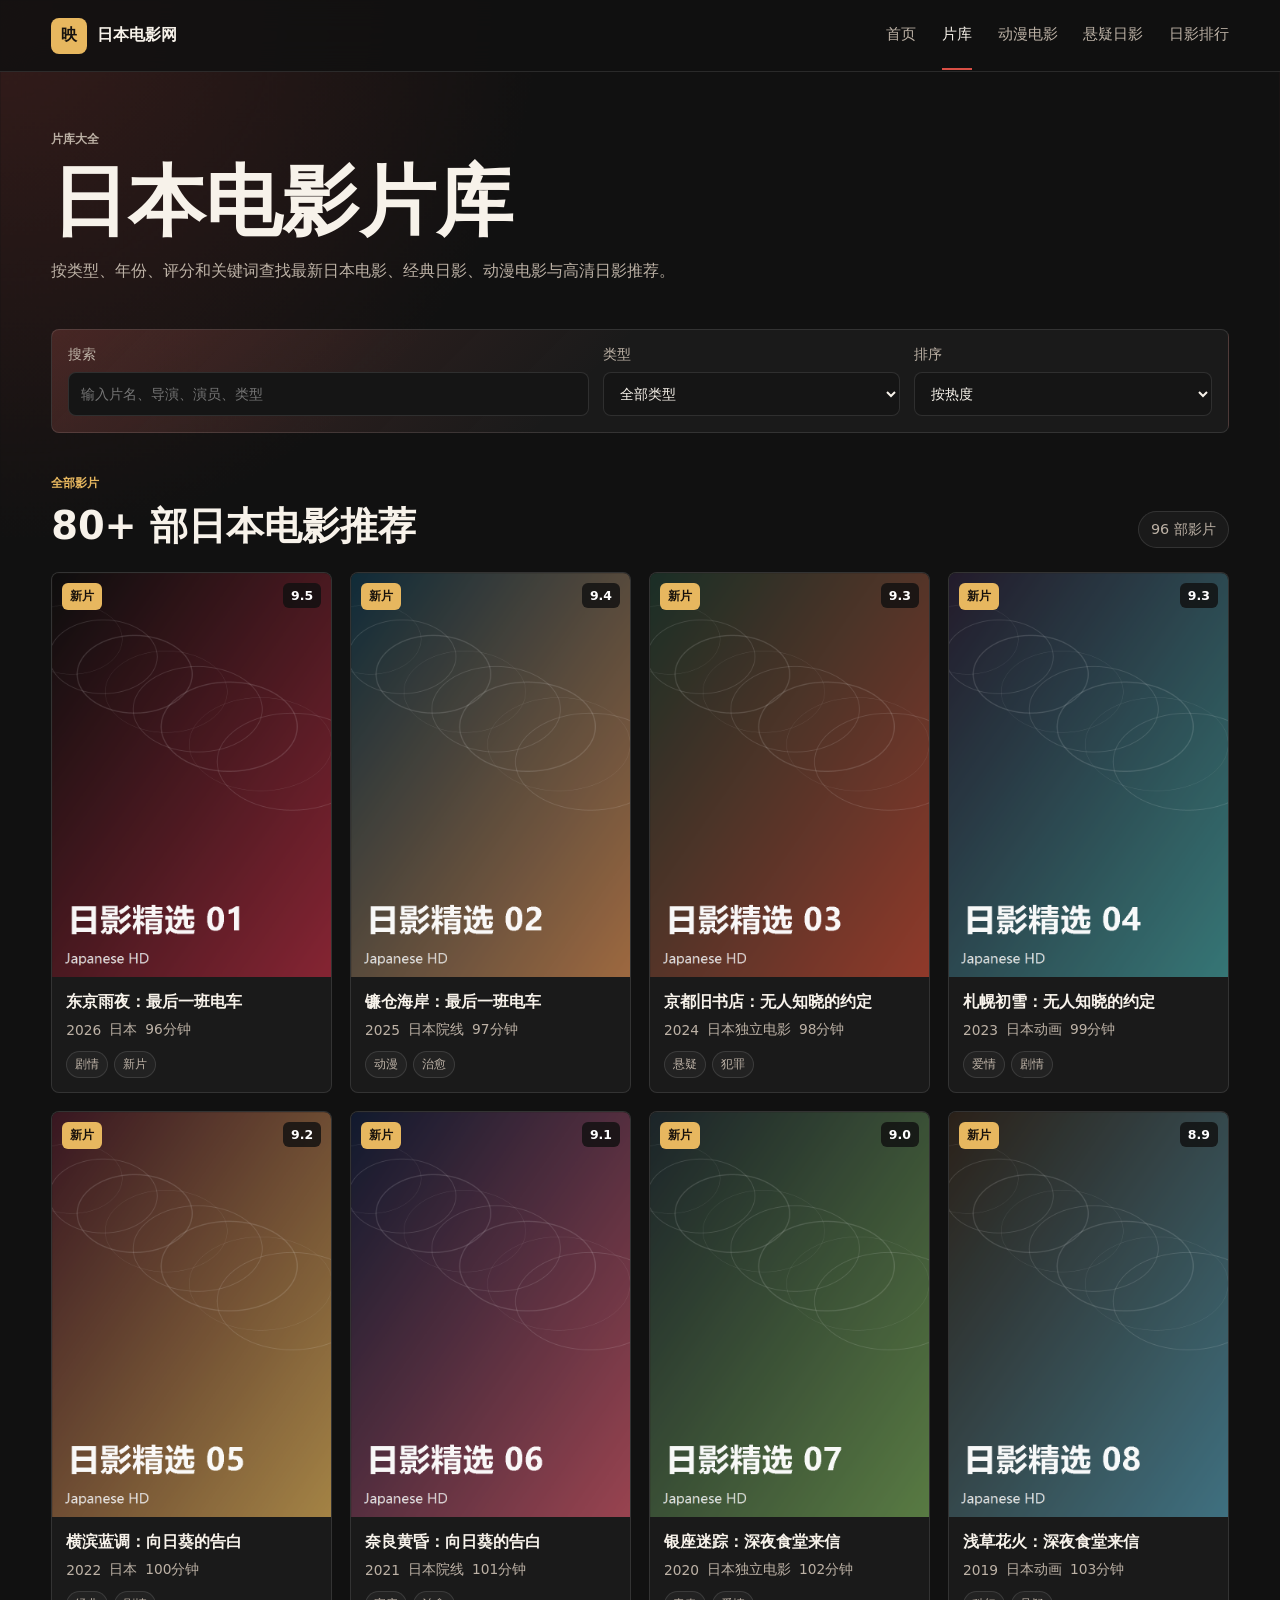
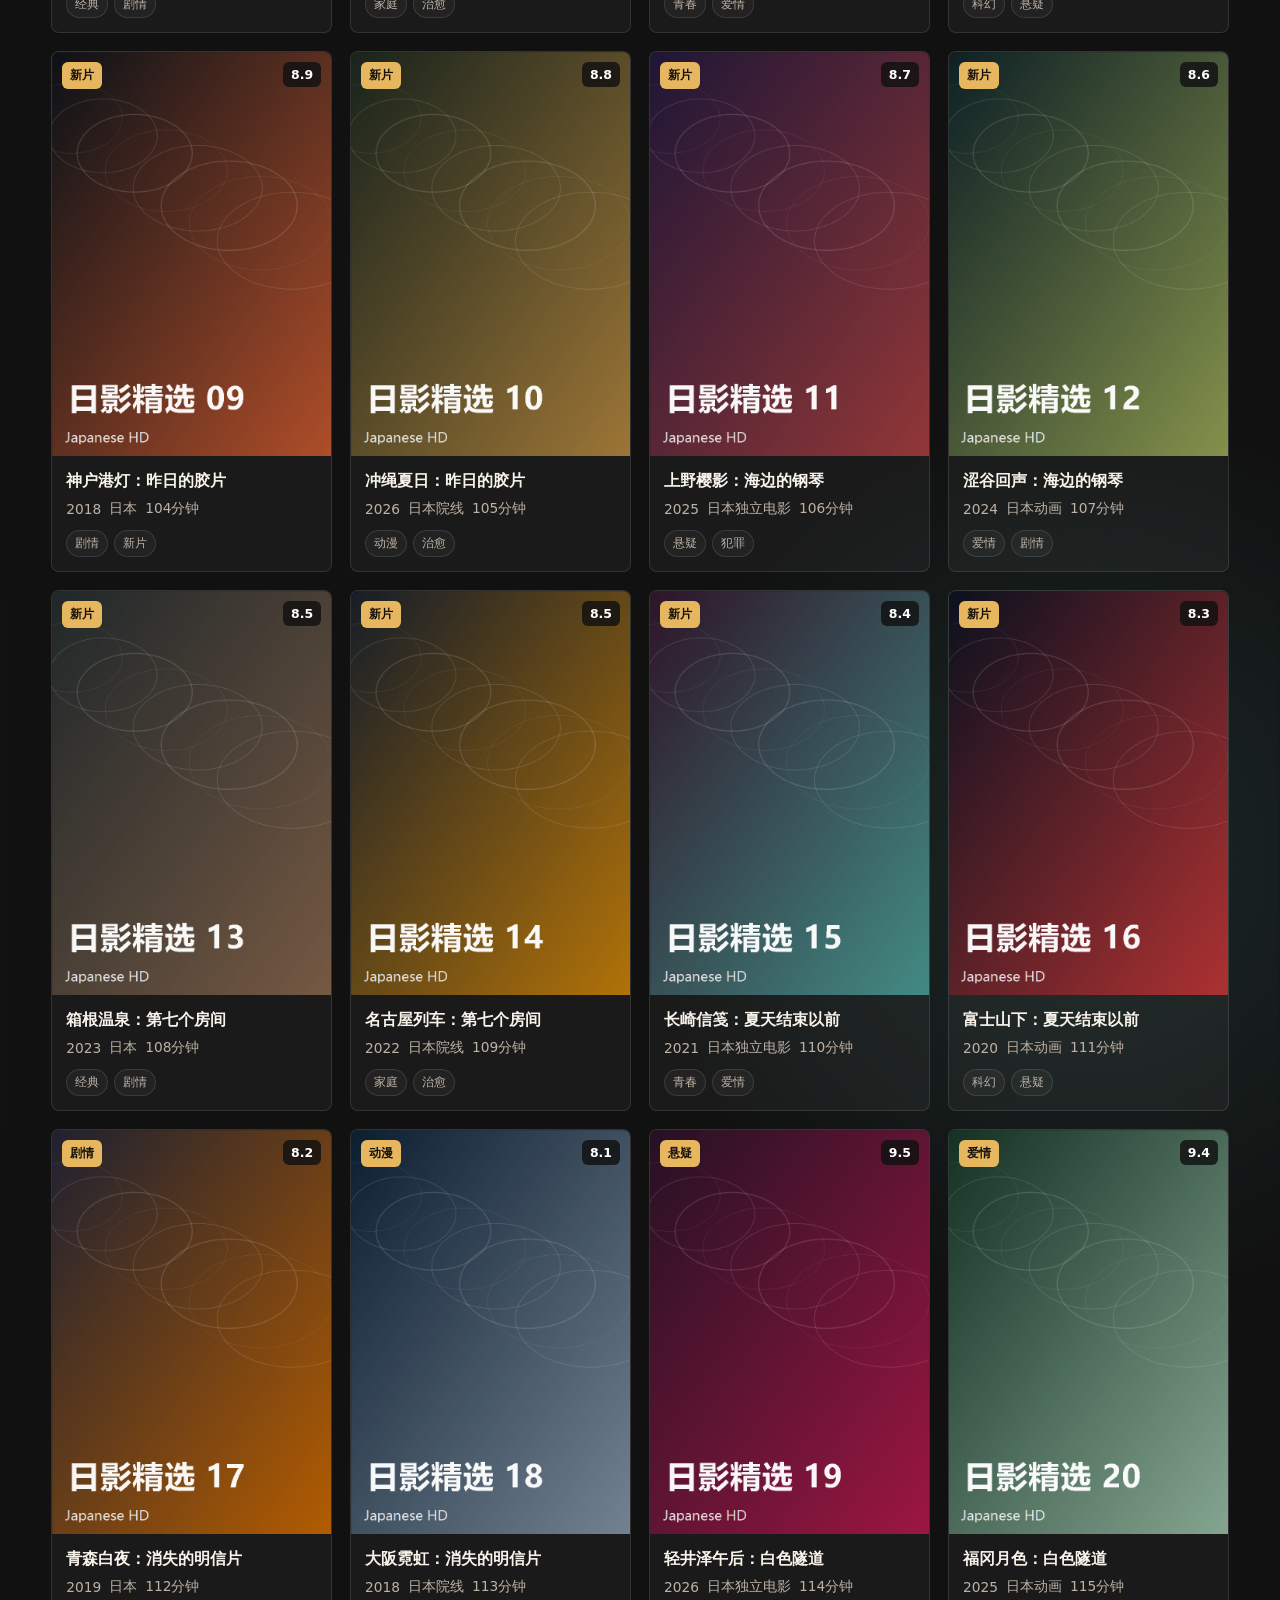
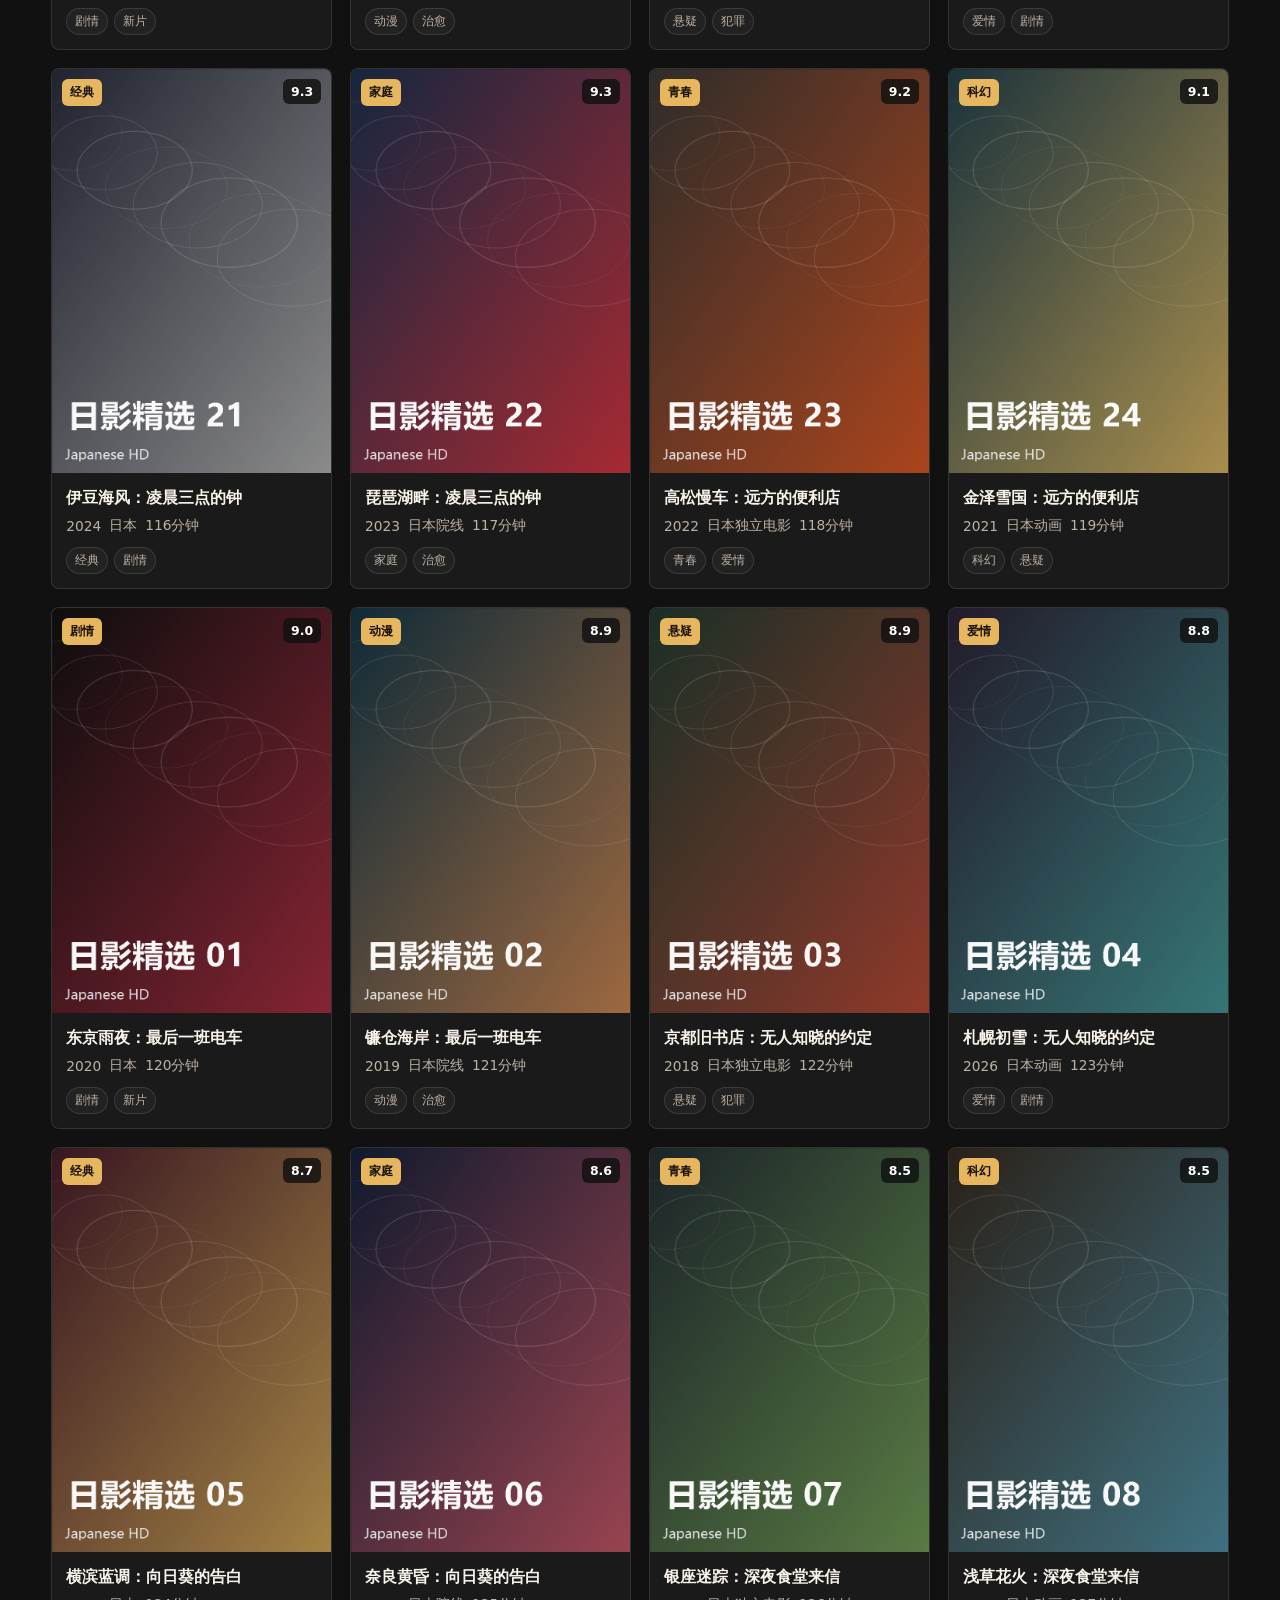
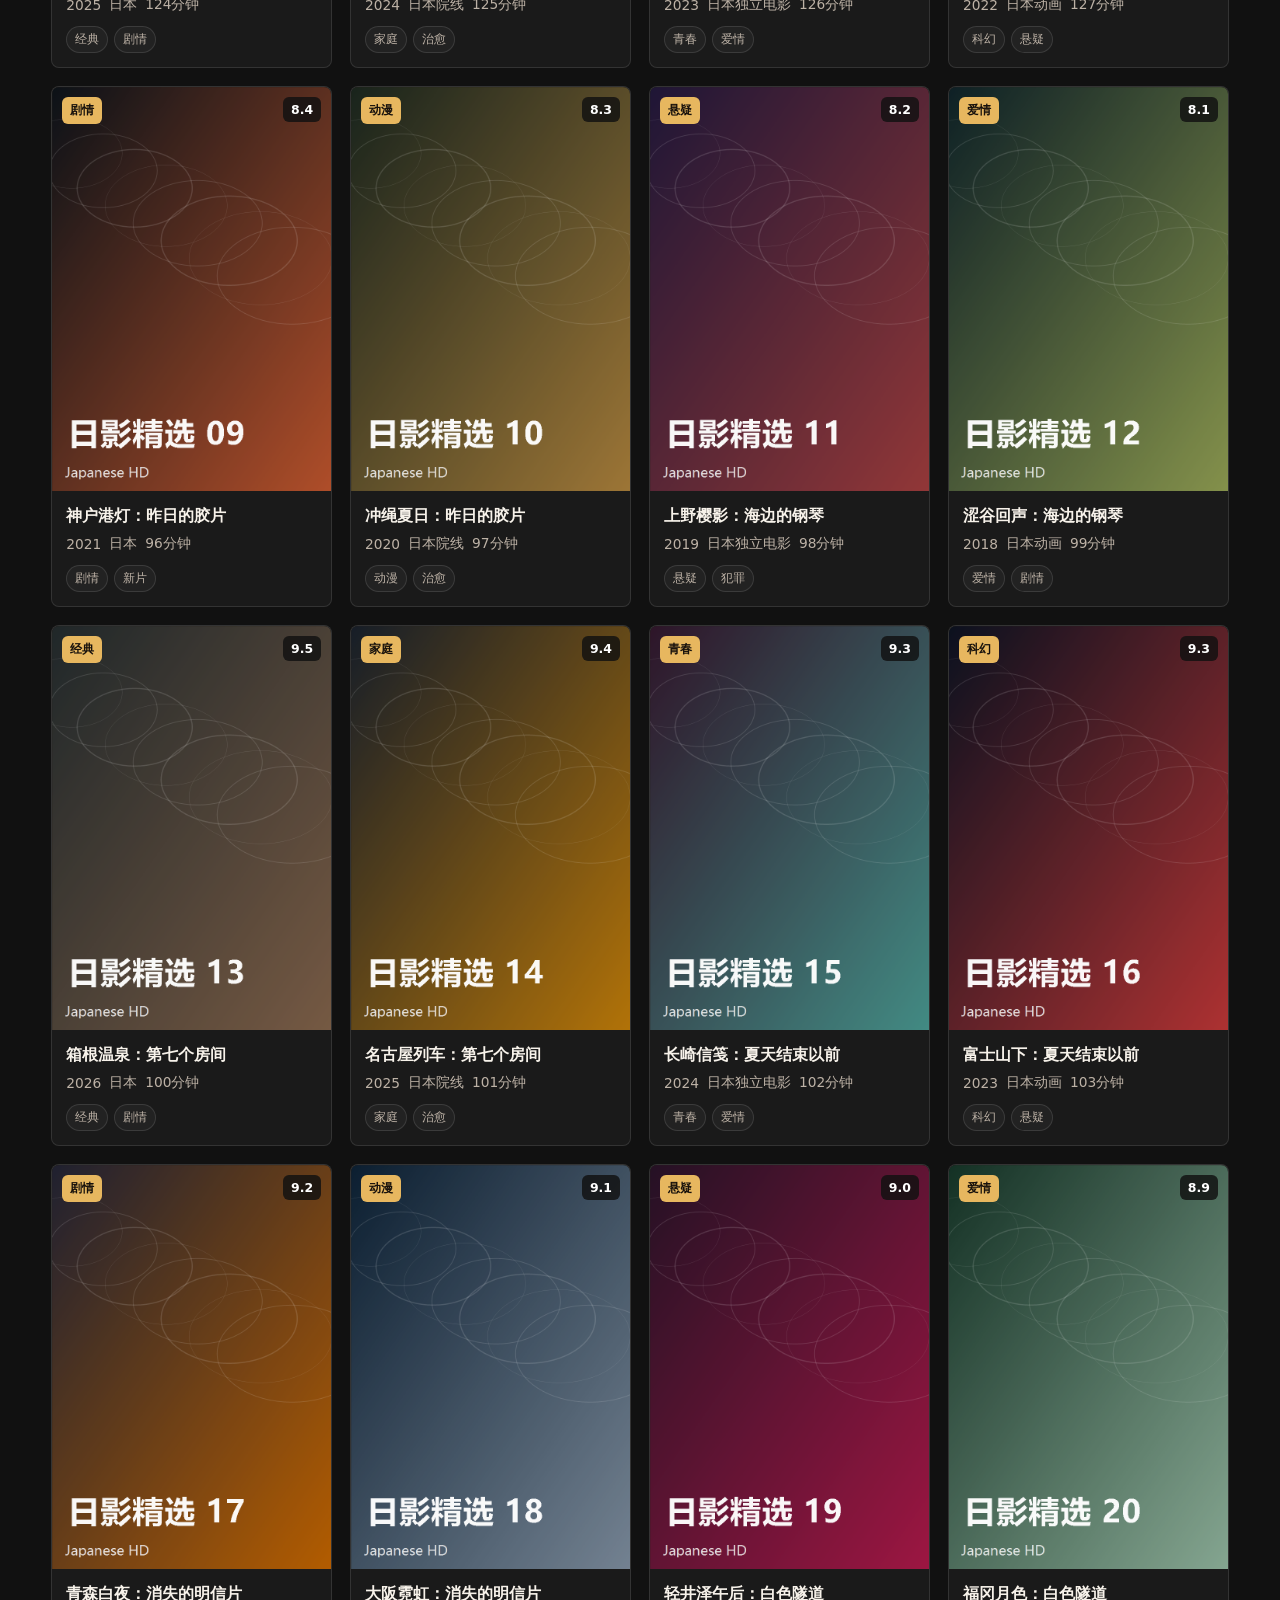
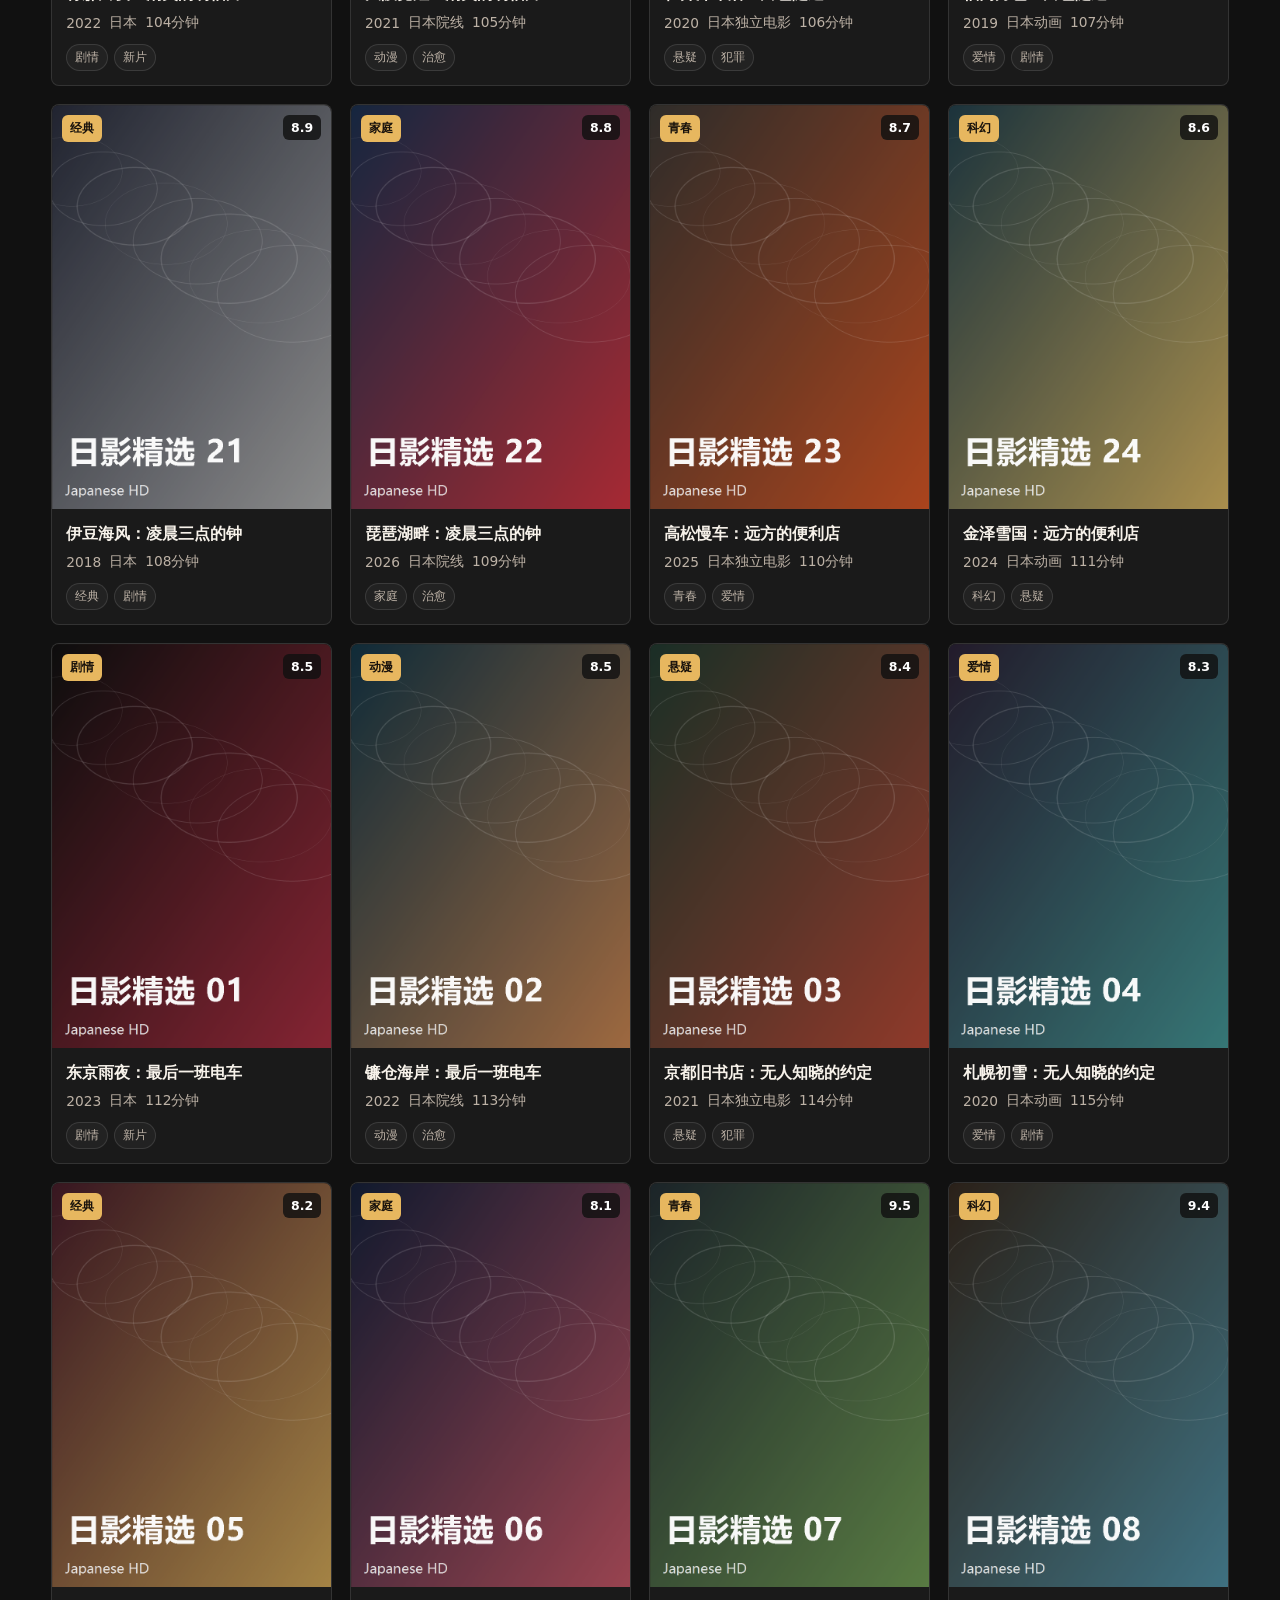
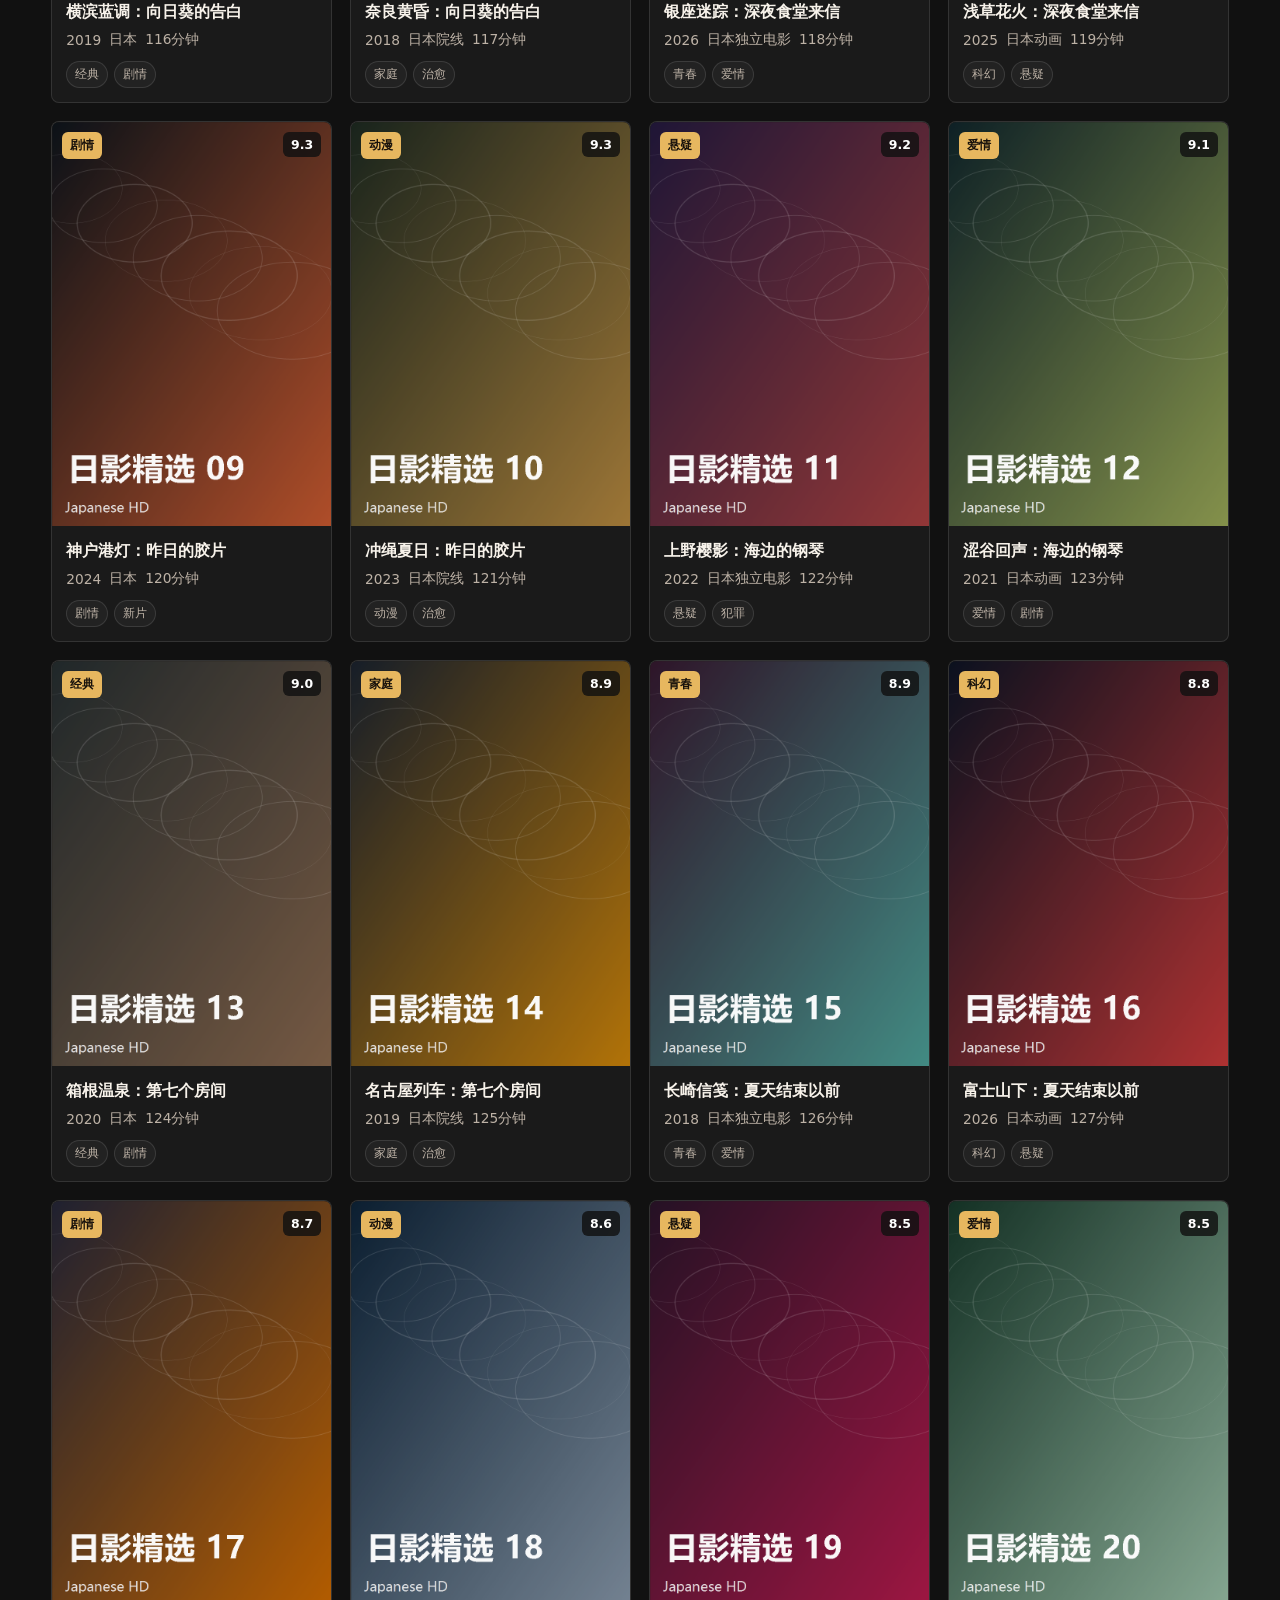
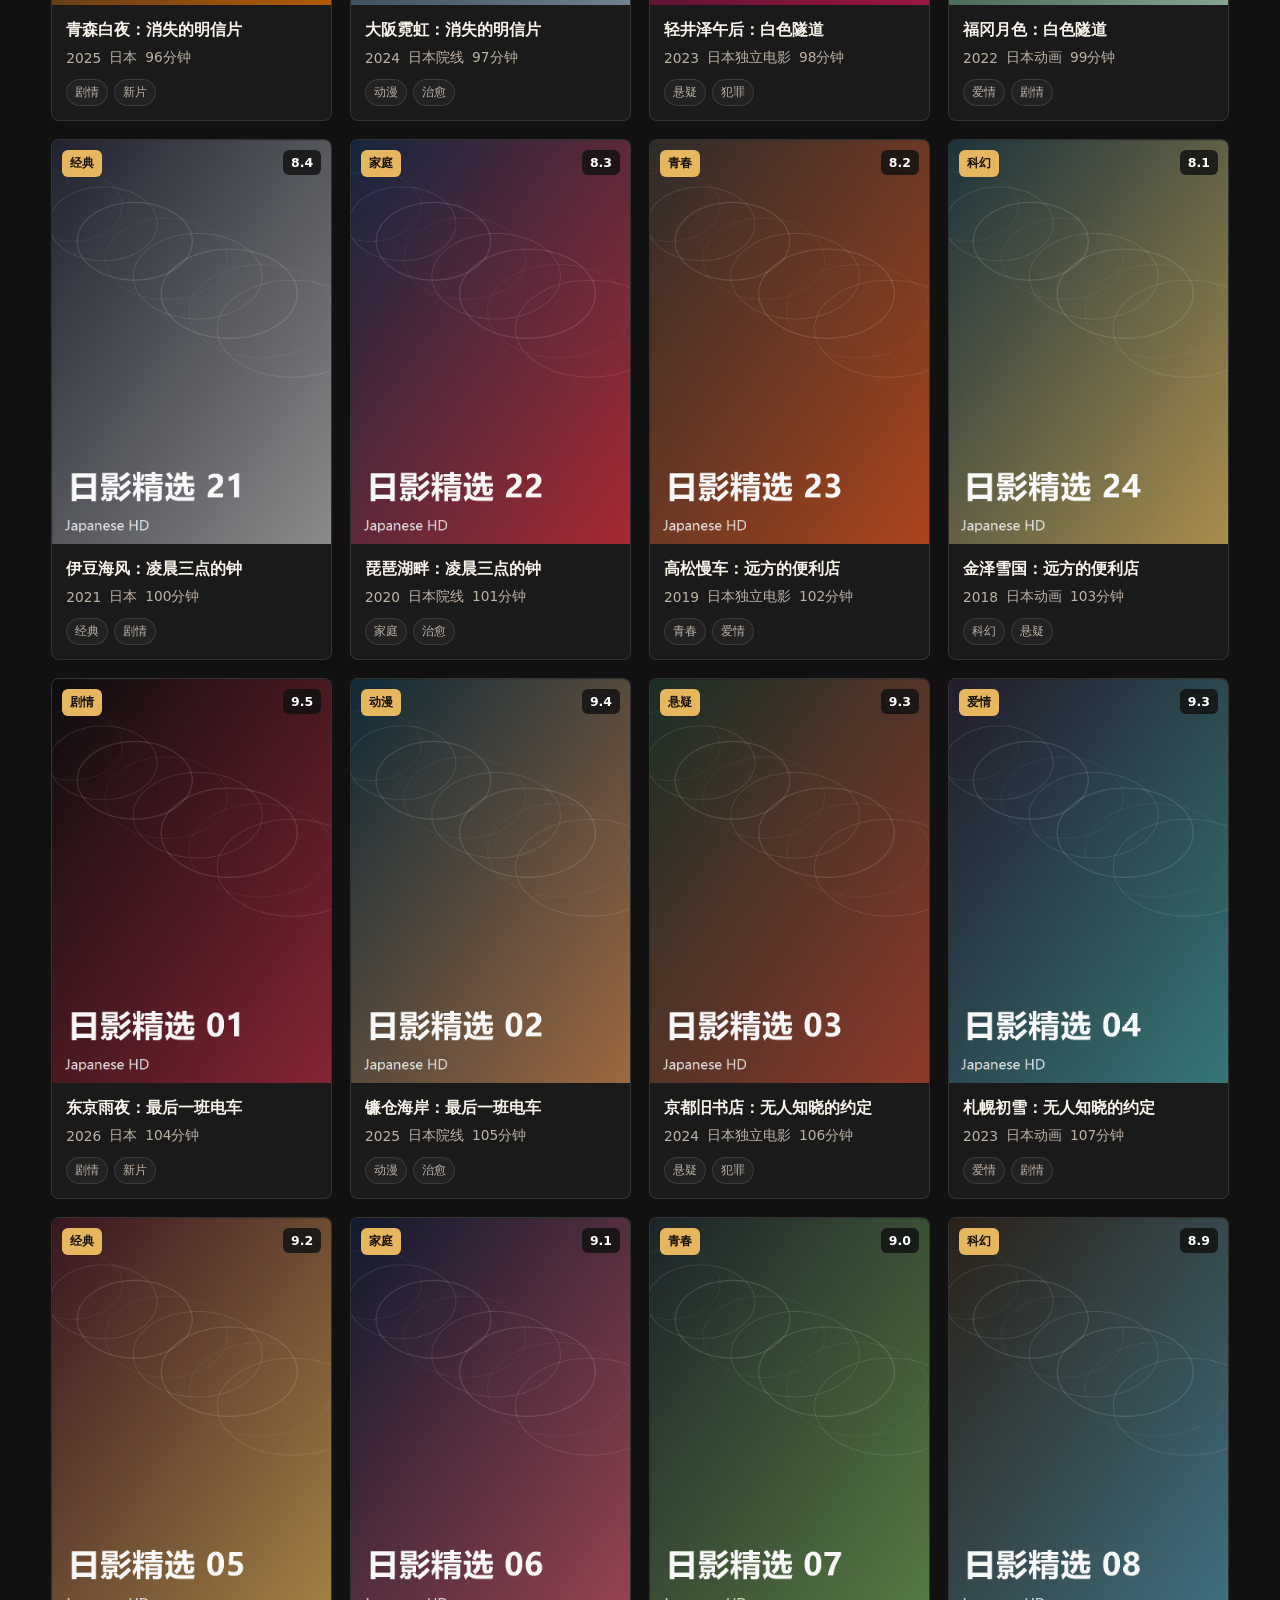
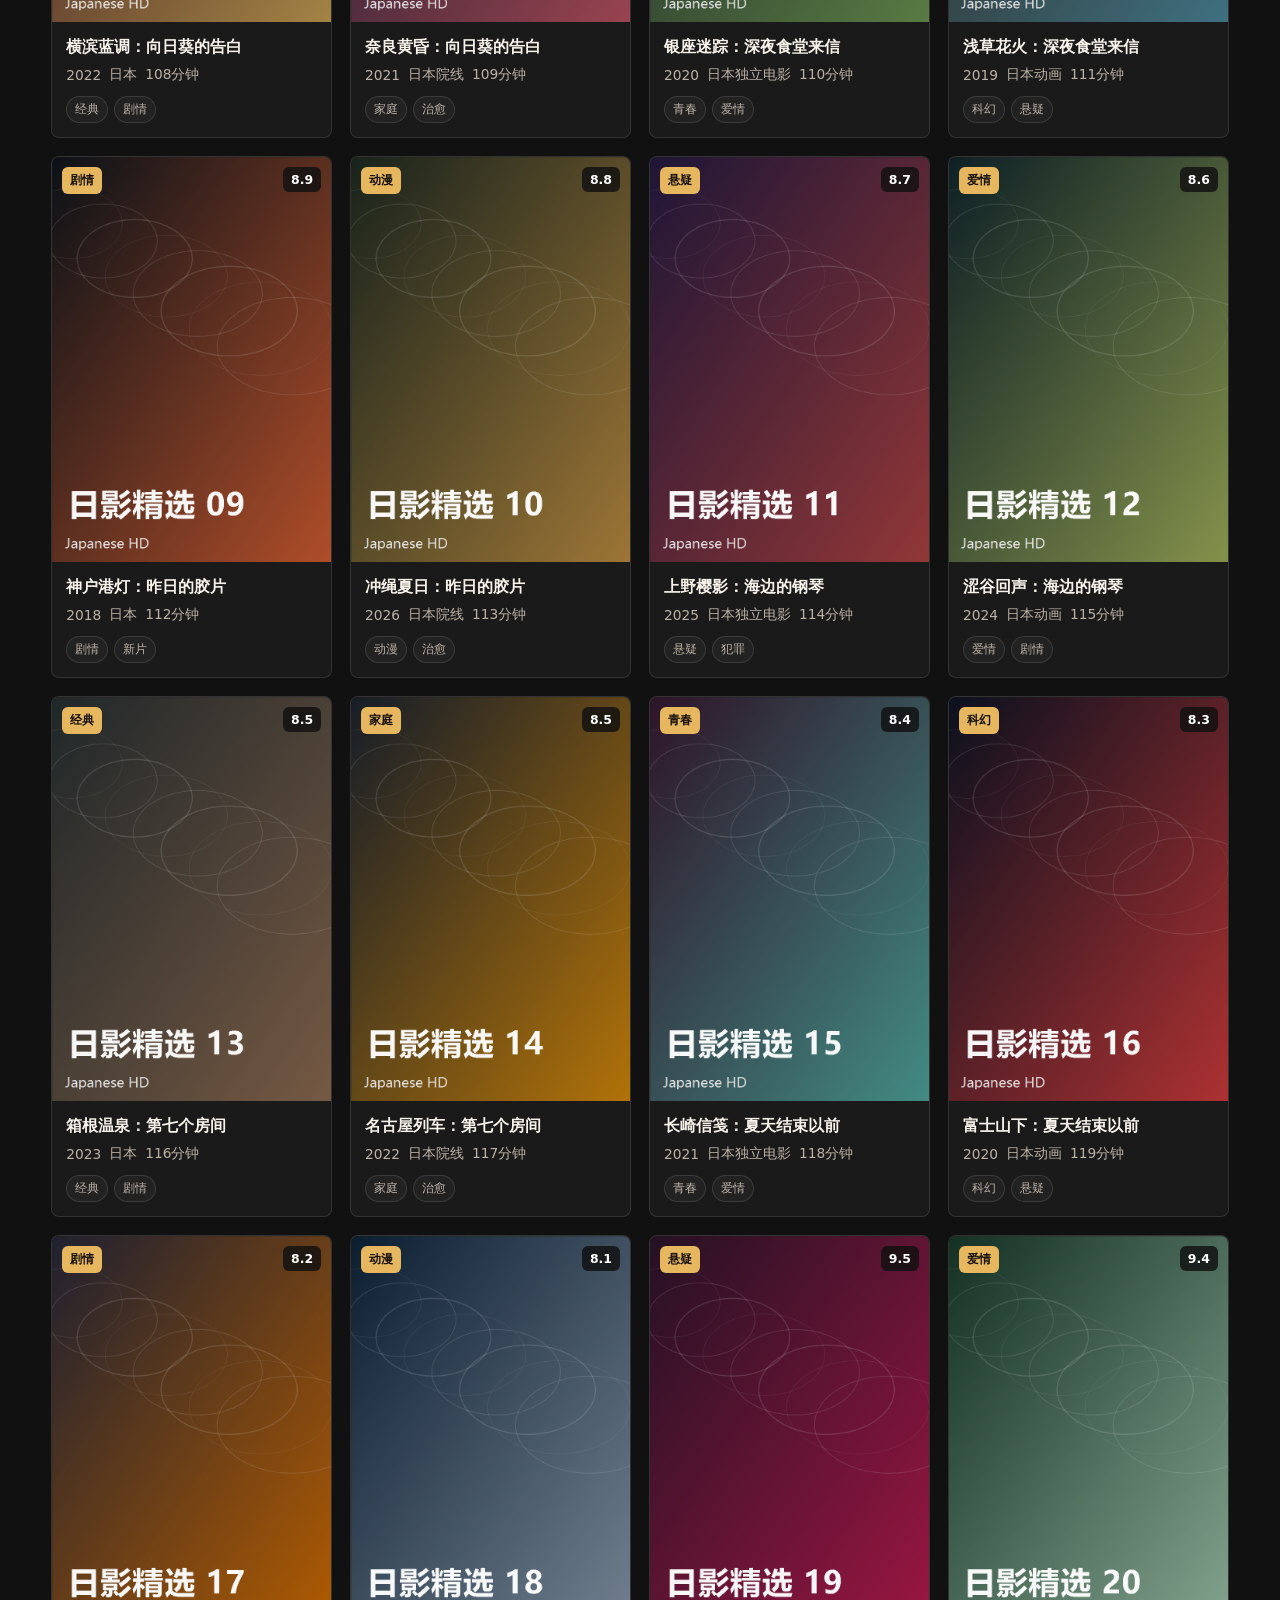
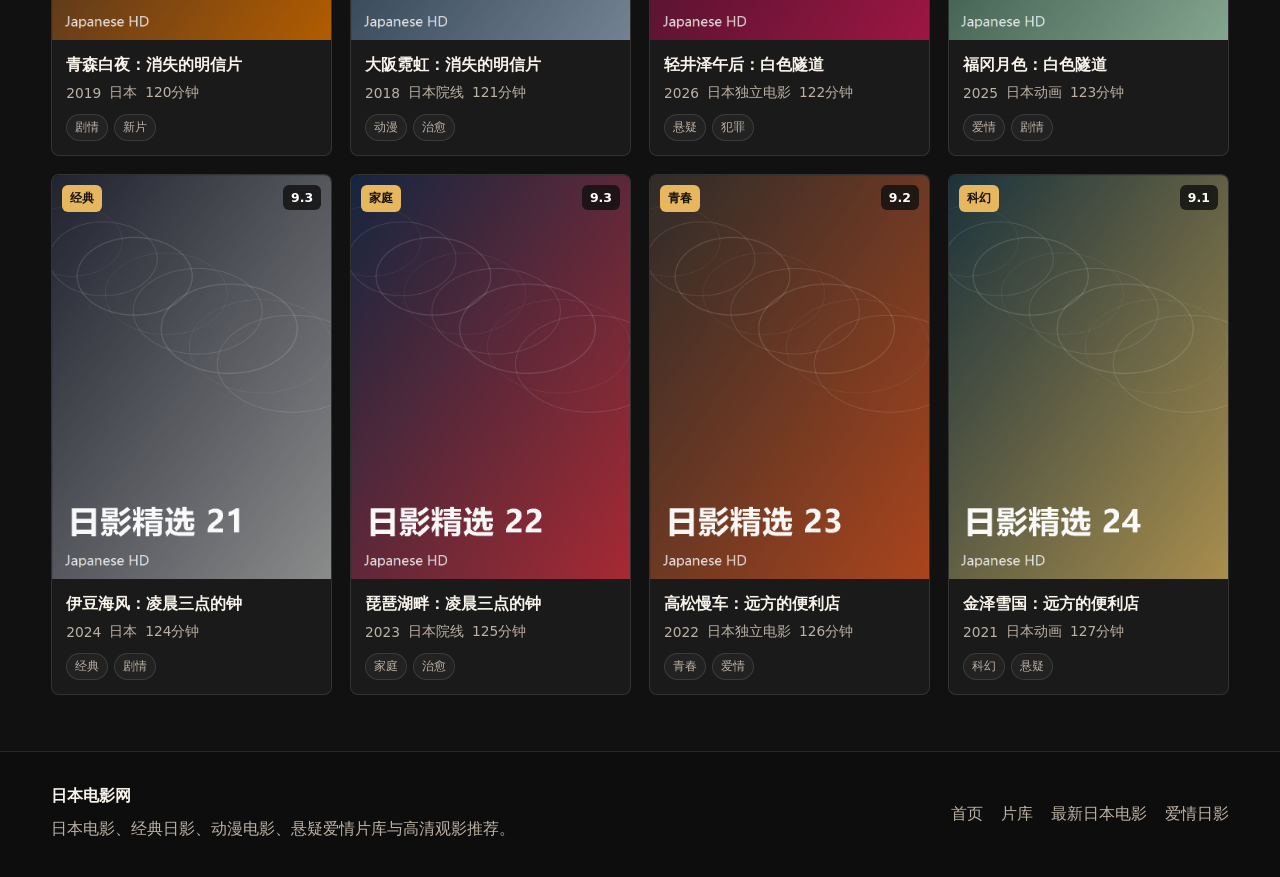
==== library.html @ 9ee1707a "Build Japanese movie static site" ====
<!doctype html>
<html lang="zh-CN">
  <head>
    <meta charset="UTF-8" />
    <meta name="viewport" content="width=device-width, initial-scale=1.0" />
    <title>日本电影片库 - 80+ 最新日本电影、经典日影、动漫电影在线观看推荐</title>
    <meta
      name="description"
      content="日本电影片库收录80+部最新日本电影、经典日影、动漫电影、悬疑犯罪、爱情治愈和高分日影推荐，支持类型筛选、关键词搜索与评分排序。"
    />
    <meta
      name="keywords"
      content="日本电影片库,日本电影大全,日本电影在线,日本电影推荐,80部日本电影,经典日影片库,日本动漫电影,日本悬疑电影,日本爱情电影,高清日影"
    />
    <link rel="stylesheet" href="./styles.css" />
  </head>
  <body data-page="library">
    <header class="site-header">
      <a class="brand" href="./index.html" aria-label="日本电影网首页">
        <span class="brand-mark">映</span>
        <span>日本电影网</span>
      </a>
      <nav class="nav-links" aria-label="主导航">
        <a href="./index.html">首页</a>
        <a class="active" href="./library.html">片库</a>
        <a href="./library.html?genre=动漫">动漫电影</a>
        <a href="./library.html?genre=悬疑">悬疑日影</a>
        <a href="./index.html#rank">日影排行</a>
      </nav>
    </header>

    <main>
      <section class="page-title">
        <p class="eyebrow">片库大全</p>
        <h1>日本电影片库</h1>
        <p>按类型、年份、评分和关键词查找最新日本电影、经典日影、动漫电影与高清日影推荐。</p>
      </section>

      <section class="toolbar" aria-label="片库筛选">
        <label>
          <span>搜索</span>
          <input id="searchInput" type="search" placeholder="输入片名、导演、演员、类型" />
        </label>
        <label>
          <span>类型</span>
          <select id="genreSelect">
            <option value="">全部类型</option>
          </select>
        </label>
        <label>
          <span>排序</span>
          <select id="sortSelect">
            <option value="hot">按热度</option>
            <option value="score">按评分</option>
            <option value="year">按年份</option>
          </select>
        </label>
      </section>

      <section class="section flush">
        <div class="section-head">
          <div>
            <p class="eyebrow">全部影片</p>
            <h2 id="libraryTitle">80+ 部日本电影推荐</h2>
          </div>
          <span class="count-label" id="libraryCount"></span>
        </div>
        <div class="movie-grid library-grid" id="libraryMovies"></div>
      </section>
    </main>

    <footer class="site-footer">
      <div>
        <strong>日本电影网</strong>
        <p>日本电影、经典日影、动漫电影、悬疑爱情片库与高清观影推荐。</p>
      </div>
      <nav aria-label="底部导航">
        <a href="./index.html">首页</a>
        <a href="./library.html">片库</a>
        <a href="./library.html?genre=新片">最新日本电影</a>
        <a href="./library.html?genre=爱情">爱情日影</a>
      </nav>
    </footer>

    <script src="./app.js"></script>
  </body>
</html>
---- styles.css ----
:root {
  color-scheme: dark;
  font-family:
    "Microsoft YaHei UI", "PingFang SC", "Noto Sans SC", system-ui, sans-serif;
  color: #f7f2ea;
  background: #111111;
  --bg: #111111;
  --panel: #1b1b1b;
  --panel-soft: #23201d;
  --line: rgba(255, 255, 255, 0.11);
  --text: #f7f2ea;
  --muted: #bdb2a6;
  --accent: #d94f45;
  --gold: #e7b75f;
  --teal: #57b6ad;
}

* {
  box-sizing: border-box;
}

html {
  scroll-behavior: smooth;
}

body {
  margin: 0;
  min-height: 100vh;
  background:
    radial-gradient(circle at top left, rgba(217, 79, 69, 0.18), transparent 34rem),
    radial-gradient(circle at 85% 18%, rgba(87, 182, 173, 0.14), transparent 28rem),
    var(--bg);
}

a {
  color: inherit;
  text-decoration: none;
}

img {
  display: block;
  max-width: 100%;
}

.site-header {
  position: sticky;
  top: 0;
  z-index: 20;
  display: flex;
  align-items: center;
  justify-content: space-between;
  gap: 24px;
  min-height: 72px;
  padding: 0 clamp(16px, 4vw, 56px);
  border-bottom: 1px solid var(--line);
  background: rgba(17, 17, 17, 0.86);
  backdrop-filter: blur(18px);
}

.brand,
.nav-links,
.hero-actions,
.quick-bar,
.meta-row,
.tags,
.site-footer nav {
  display: flex;
  align-items: center;
}

.brand {
  gap: 10px;
  font-weight: 850;
  white-space: nowrap;
}

.brand-mark {
  display: grid;
  place-items: center;
  width: 36px;
  height: 36px;
  border-radius: 8px;
  color: #16120f;
  background: var(--gold);
}

.nav-links {
  gap: clamp(12px, 2vw, 28px);
  color: var(--muted);
  font-size: 0.94rem;
  white-space: nowrap;
  overflow-x: auto;
}

.nav-links a {
  padding: 24px 0;
  border-bottom: 2px solid transparent;
}

.nav-links a.active,
.nav-links a:hover {
  color: var(--text);
  border-color: var(--accent);
}

.hero {
  position: relative;
  min-height: min(76vh, 760px);
  display: grid;
  align-items: end;
  overflow: hidden;
  border-bottom: 1px solid var(--line);
}

.hero img {
  position: absolute;
  inset: 0;
  width: 100%;
  height: 100%;
  object-fit: cover;
  opacity: 0.72;
}

.hero::after {
  content: "";
  position: absolute;
  inset: 0;
  background:
    linear-gradient(90deg, rgba(17, 17, 17, 0.92), rgba(17, 17, 17, 0.36)),
    linear-gradient(0deg, #111111, transparent 52%);
}

.hero-copy {
  position: relative;
  z-index: 1;
  width: min(920px, 100%);
  padding: 112px clamp(18px, 5vw, 72px) 72px;
}

.eyebrow {
  margin: 0 0 12px;
  color: var(--gold);
  font-size: 0.78rem;
  font-weight: 850;
  letter-spacing: 0;
  text-transform: uppercase;
}

h1,
h2,
h3,
p {
  margin-top: 0;
}

h1 {
  max-width: 880px;
  margin-bottom: 20px;
  font-size: clamp(2.35rem, 6vw, 5.85rem);
  line-height: 1.03;
  letter-spacing: 0;
}

h2 {
  margin-bottom: 0;
  font-size: clamp(1.55rem, 3vw, 2.4rem);
  line-height: 1.15;
  letter-spacing: 0;
}

.hero-copy p:not(.eyebrow),
.page-title p,
.topic-panel p,
.synopsis,
.site-footer p {
  color: var(--muted);
  line-height: 1.75;
}

.hero-copy p:not(.eyebrow) {
  max-width: 690px;
  font-size: 1.08rem;
}

.hero-actions {
  gap: 12px;
  flex-wrap: wrap;
  margin-top: 28px;
}

.button {
  display: inline-flex;
  align-items: center;
  justify-content: center;
  min-height: 46px;
  padding: 0 18px;
  border: 1px solid var(--line);
  border-radius: 8px;
  font-weight: 800;
}

.button.primary {
  border-color: var(--accent);
  color: #fffaf5;
  background: var(--accent);
}

.button.ghost {
  background: rgba(255, 255, 255, 0.06);
}

.text-link {
  color: var(--gold);
  font-weight: 800;
}

.quick-bar {
  gap: 10px;
  padding: 18px clamp(16px, 4vw, 56px);
  border-bottom: 1px solid var(--line);
  overflow-x: auto;
}

.quick-bar a,
.tag,
.pill,
.count-label {
  border: 1px solid var(--line);
  border-radius: 999px;
  color: var(--muted);
  background: rgba(255, 255, 255, 0.04);
}

.quick-bar a {
  padding: 9px 14px;
  white-space: nowrap;
}

.section,
.page-title {
  padding: 56px clamp(16px, 4vw, 56px);
}

.section.flush {
  padding-top: 24px;
}

.section-head {
  display: flex;
  align-items: end;
  justify-content: space-between;
  gap: 18px;
  margin-bottom: 24px;
}

.section-head.compact {
  margin-bottom: 18px;
}

.count-label {
  padding: 8px 12px;
  font-size: 0.9rem;
}

.feature-grid,
.movie-grid {
  display: grid;
  grid-template-columns: repeat(4, minmax(0, 1fr));
  gap: 18px;
}

.feature-grid {
  grid-template-columns: 1.25fr 1fr 1fr;
}

.movie-card {
  min-width: 0;
  border: 1px solid var(--line);
  border-radius: 8px;
  background: rgba(255, 255, 255, 0.04);
  overflow: hidden;
  transition:
    transform 180ms ease,
    border-color 180ms ease,
    background 180ms ease;
}

.movie-card:hover {
  transform: translateY(-3px);
  border-color: rgba(231, 183, 95, 0.55);
  background: rgba(255, 255, 255, 0.07);
}

.poster {
  position: relative;
  aspect-ratio: 0.69;
  background: #24201e;
  overflow: hidden;
}

.poster img {
  width: 100%;
  height: 100%;
  object-fit: cover;
}

.badge,
.score {
  position: absolute;
  top: 10px;
  z-index: 1;
  padding: 5px 8px;
  border-radius: 6px;
  font-size: 0.78rem;
  font-weight: 850;
}

.badge {
  left: 10px;
  color: #17110c;
  background: var(--gold);
}

.score {
  right: 10px;
  color: #ffffff;
  background: rgba(17, 17, 17, 0.82);
}

.card-body {
  padding: 14px;
}

.card-body h3 {
  margin-bottom: 8px;
  font-size: 1.02rem;
  line-height: 1.35;
}

.meta-row {
  gap: 8px;
  flex-wrap: wrap;
  color: var(--muted);
  font-size: 0.86rem;
}

.tags {
  gap: 6px;
  flex-wrap: wrap;
  margin-top: 12px;
}

.tag {
  padding: 4px 8px;
  font-size: 0.78rem;
}

.split {
  display: grid;
  grid-template-columns: minmax(0, 1.15fr) minmax(320px, 0.85fr);
  gap: 28px;
}

.rank-list {
  display: grid;
  gap: 10px;
  padding: 0;
  margin: 0;
  counter-reset: rank;
  list-style: none;
}

.rank-list li {
  counter-increment: rank;
}

.rank-list a {
  display: grid;
  grid-template-columns: 42px 1fr auto;
  gap: 14px;
  align-items: center;
  padding: 14px;
  border: 1px solid var(--line);
  border-radius: 8px;
  background: rgba(255, 255, 255, 0.04);
}

.rank-list a::before {
  content: counter(rank, decimal-leading-zero);
  color: var(--gold);
  font-weight: 900;
}

.topic-panel,
.toolbar {
  border: 1px solid var(--line);
  border-radius: 8px;
  background:
    linear-gradient(135deg, rgba(217, 79, 69, 0.18), transparent 46%),
    rgba(255, 255, 255, 0.04);
}

.topic-panel {
  align-self: start;
  padding: 28px;
}

.page-title {
  padding-bottom: 28px;
}

.page-title h1 {
  margin-bottom: 16px;
}

.page-title p {
  max-width: 760px;
}

.toolbar {
  display: grid;
  grid-template-columns: 1.4fr 0.8fr 0.8fr;
  gap: 14px;
  margin: 0 clamp(16px, 4vw, 56px) 18px;
  padding: 16px;
}

.toolbar label {
  display: grid;
  gap: 8px;
  color: var(--muted);
  font-size: 0.86rem;
}

input,
select {
  width: 100%;
  min-height: 44px;
  border: 1px solid var(--line);
  border-radius: 8px;
  color: var(--text);
  background: #151515;
  padding: 0 12px;
  font: inherit;
}

.detail-hero {
  display: grid;
  grid-template-columns: minmax(250px, 360px) minmax(0, 1fr);
  gap: clamp(22px, 4vw, 44px);
  padding: 56px clamp(16px, 4vw, 56px);
}

.detail-poster {
  border: 1px solid var(--line);
  border-radius: 8px;
  overflow: hidden;
}

.detail-copy h1 {
  margin-bottom: 14px;
}

.detail-copy .meta-row {
  margin-bottom: 18px;
}

.pill {
  padding: 7px 10px;
  font-size: 0.86rem;
}

.player-panel {
  margin: 0 clamp(16px, 4vw, 56px) 56px;
  border: 1px solid var(--line);
  border-radius: 8px;
  overflow: hidden;
  background: #0c0c0c;
}

.player-screen {
  position: relative;
  min-height: 420px;
  display: grid;
  place-items: center;
  background-size: cover;
  background-position: center;
}

.player-screen::after {
  content: "";
  position: absolute;
  inset: 0;
  background: rgba(0, 0, 0, 0.42);
}

.play-button {
  position: relative;
  z-index: 1;
  display: grid;
  place-items: center;
  width: 82px;
  height: 82px;
  border: 2px solid rgba(255, 255, 255, 0.72);
  border-radius: 50%;
  background: rgba(217, 79, 69, 0.86);
}

.play-button::before {
  content: "";
  margin-left: 6px;
  border-top: 15px solid transparent;
  border-bottom: 15px solid transparent;
  border-left: 23px solid #ffffff;
}

.detail-grid {
  display: grid;
  grid-template-columns: 1fr 1fr;
  gap: 18px;
  padding: 0 clamp(16px, 4vw, 56px) 56px;
}

.info-box {
  border: 1px solid var(--line);
  border-radius: 8px;
  padding: 20px;
  background: rgba(255, 255, 255, 0.04);
}

.site-footer {
  display: flex;
  justify-content: space-between;
  gap: 24px;
  padding: 34px clamp(16px, 4vw, 56px);
  border-top: 1px solid var(--line);
  background: #0d0d0d;
}

.site-footer p {
  margin: 8px 0 0;
}

.site-footer nav {
  gap: 18px;
  flex-wrap: wrap;
  color: var(--muted);
}

@media (max-width: 1080px) {
  .feature-grid,
  .movie-grid {
    grid-template-columns: repeat(3, minmax(0, 1fr));
  }

  .feature-grid {
    grid-template-columns: 1fr 1fr;
  }

  .split,
  .detail-grid {
    grid-template-columns: 1fr;
  }
}

@media (max-width: 760px) {
  .site-header {
    align-items: flex-start;
    flex-direction: column;
    padding-top: 12px;
    padding-bottom: 0;
  }

  .nav-links {
    width: 100%;
  }

  .hero {
    min-height: 660px;
  }

  .section-head,
  .site-footer {
    align-items: flex-start;
    flex-direction: column;
  }

  .feature-grid,
  .movie-grid,
  .toolbar,
  .detail-hero {
    grid-template-columns: 1fr;
  }

  .player-screen {
    min-height: 280px;
  }
}

@media (max-width: 520px) {
  .movie-grid,
  .feature-grid {
    grid-template-columns: repeat(2, minmax(0, 1fr));
    gap: 12px;
  }

  .card-body {
    padding: 10px;
  }

  .card-body h3 {
    font-size: 0.93rem;
  }

  .meta-row,
  .tags {
    gap: 5px;
  }
}
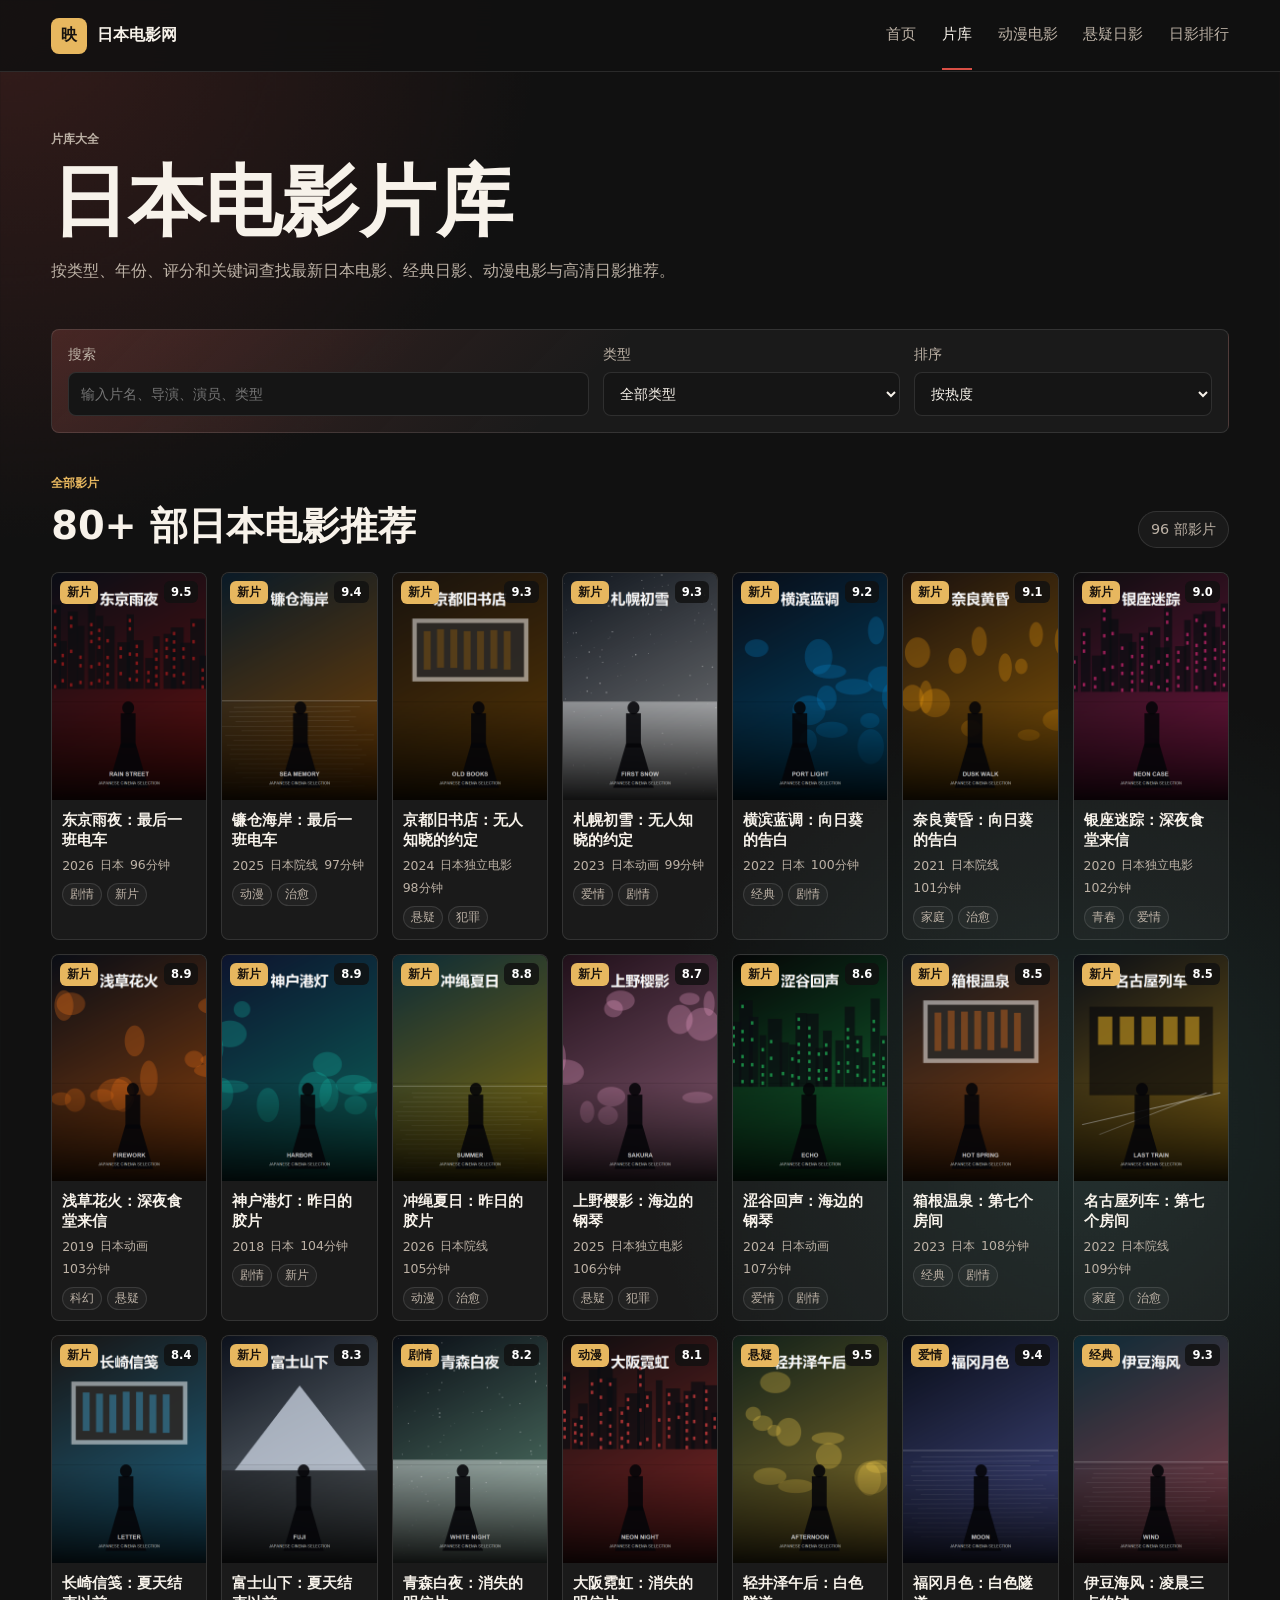
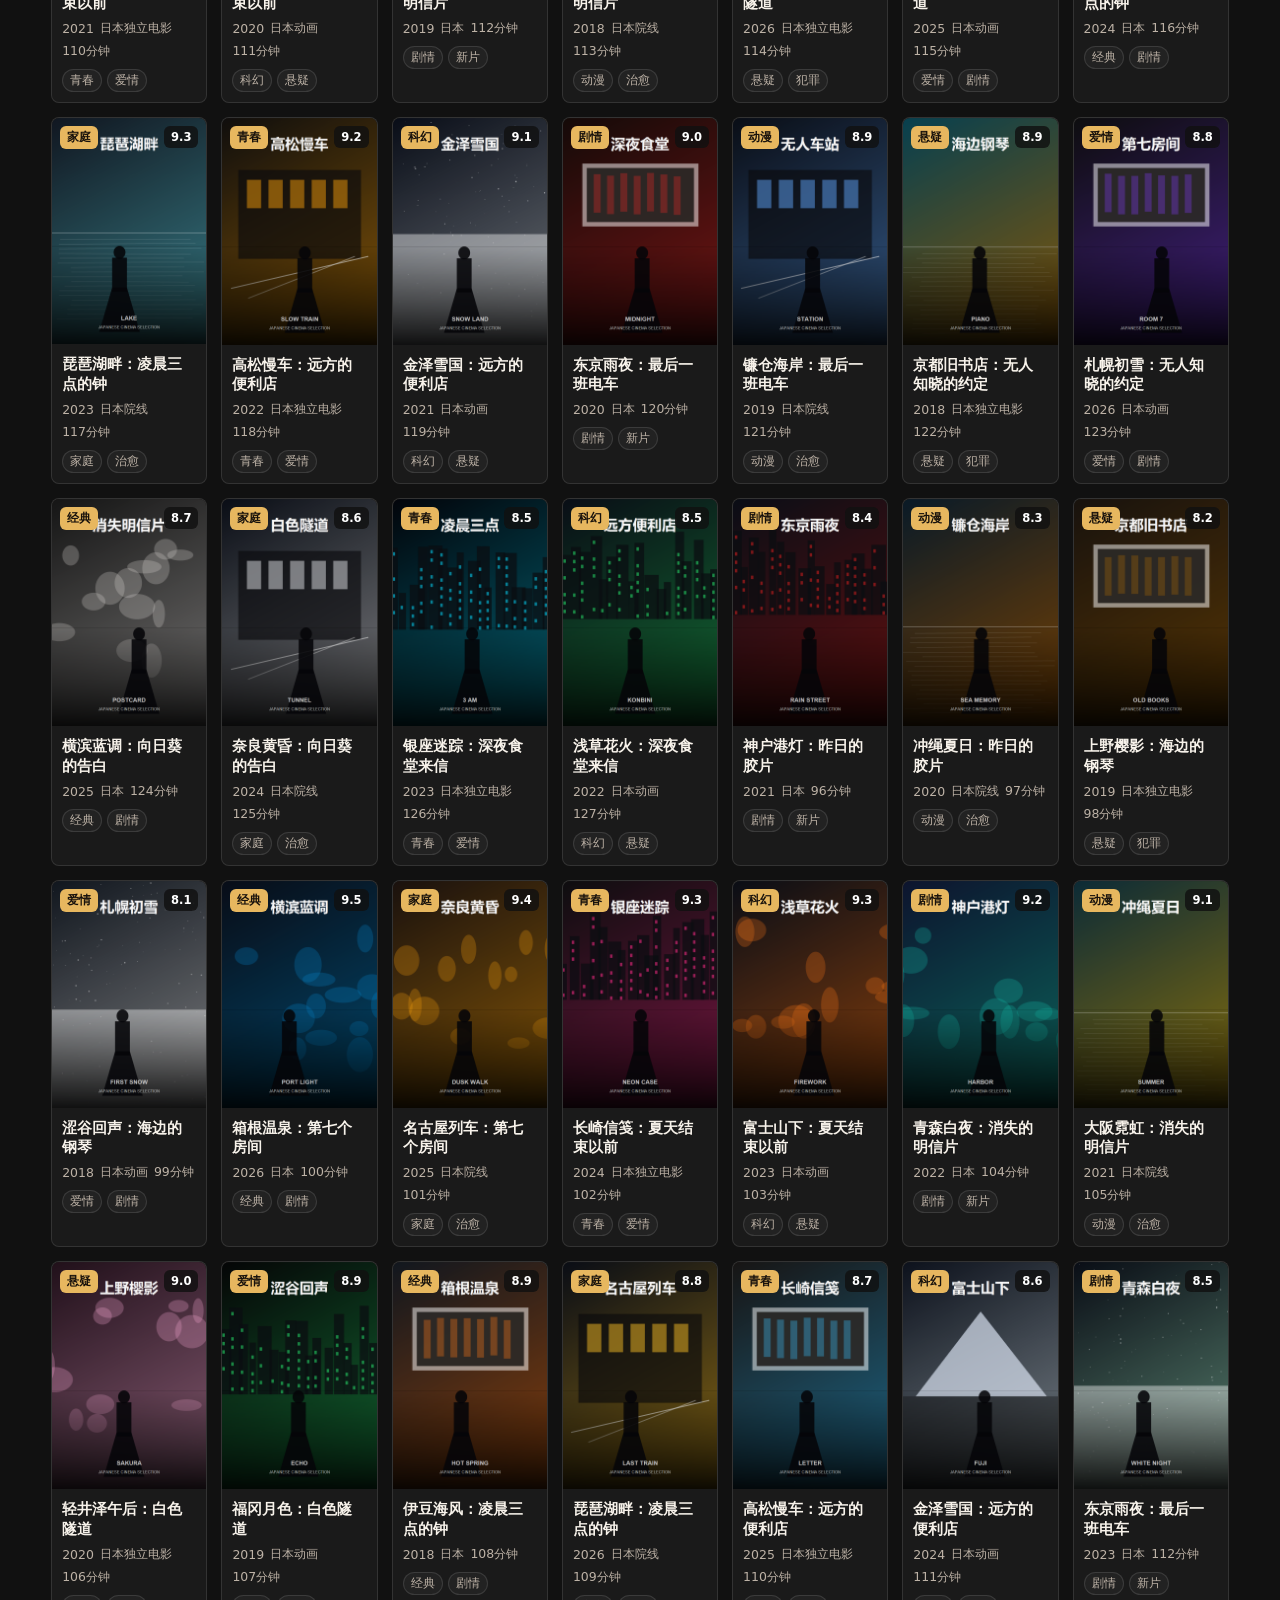
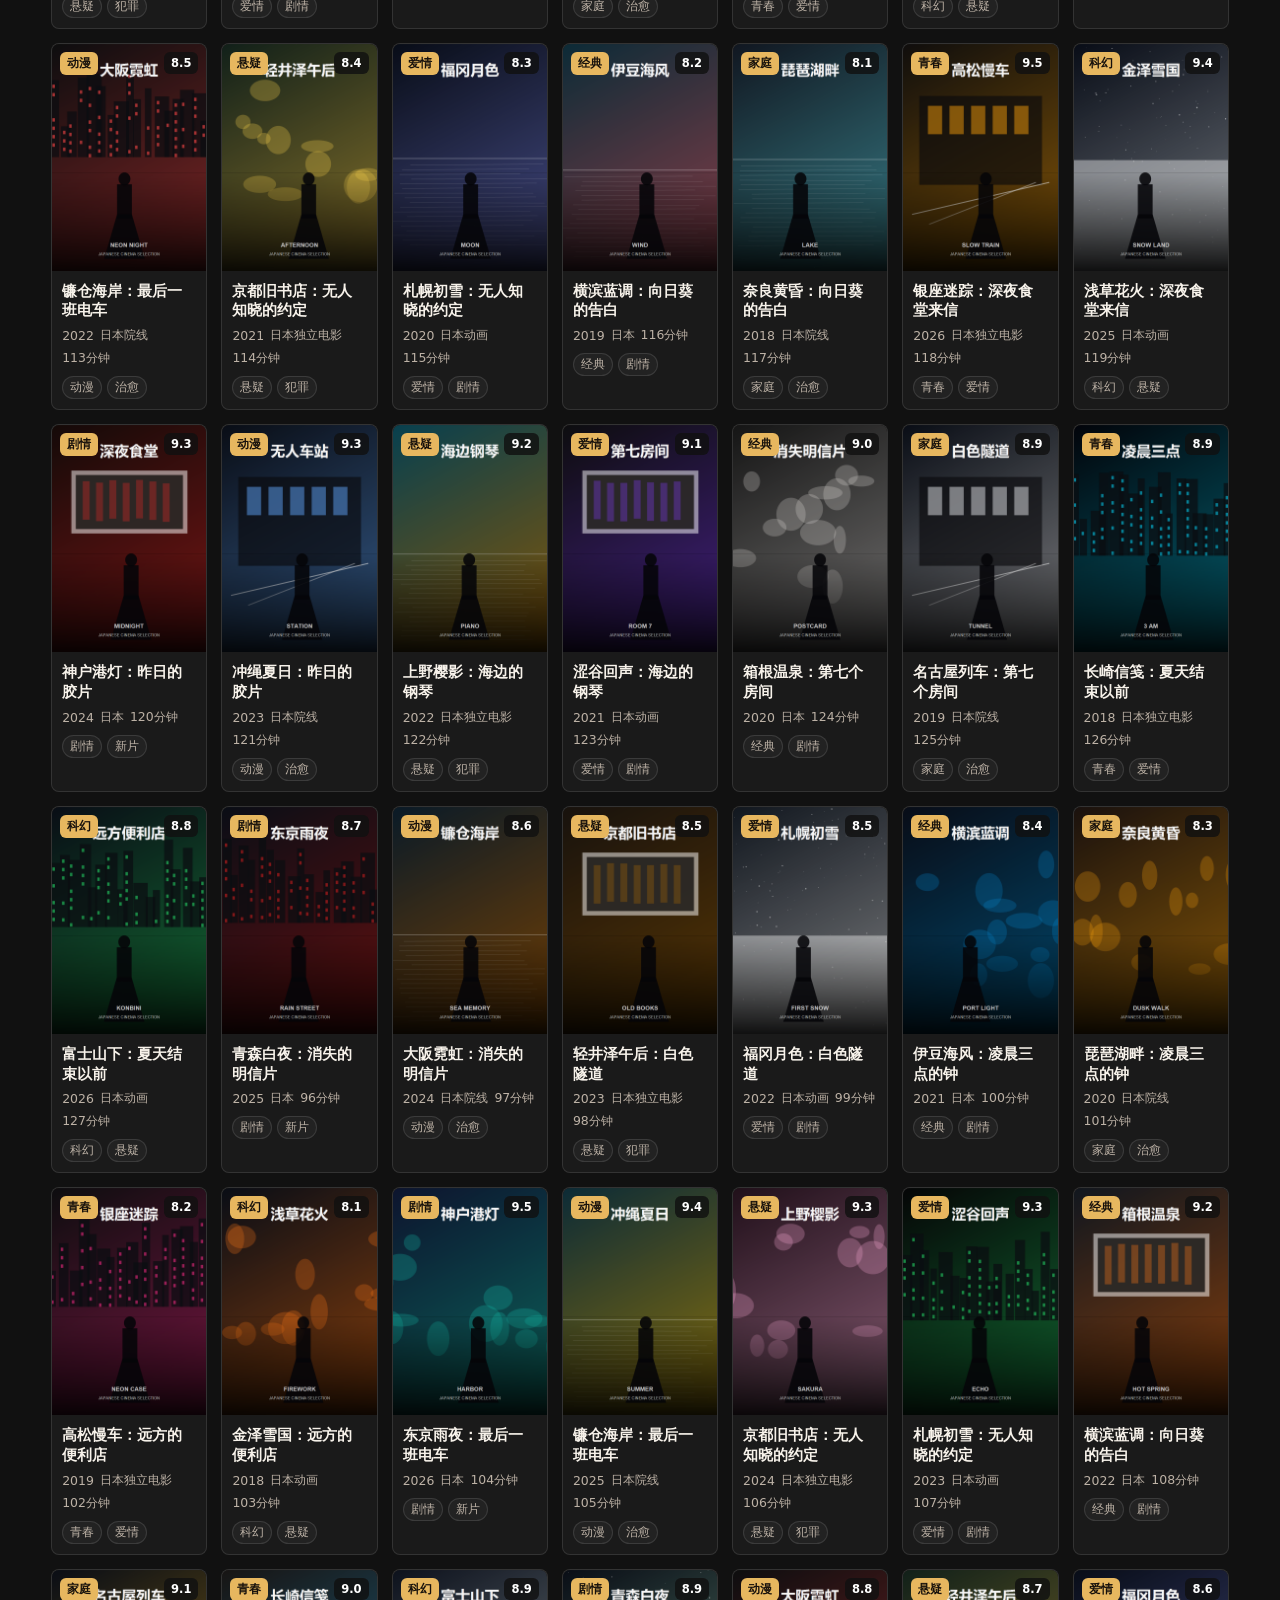
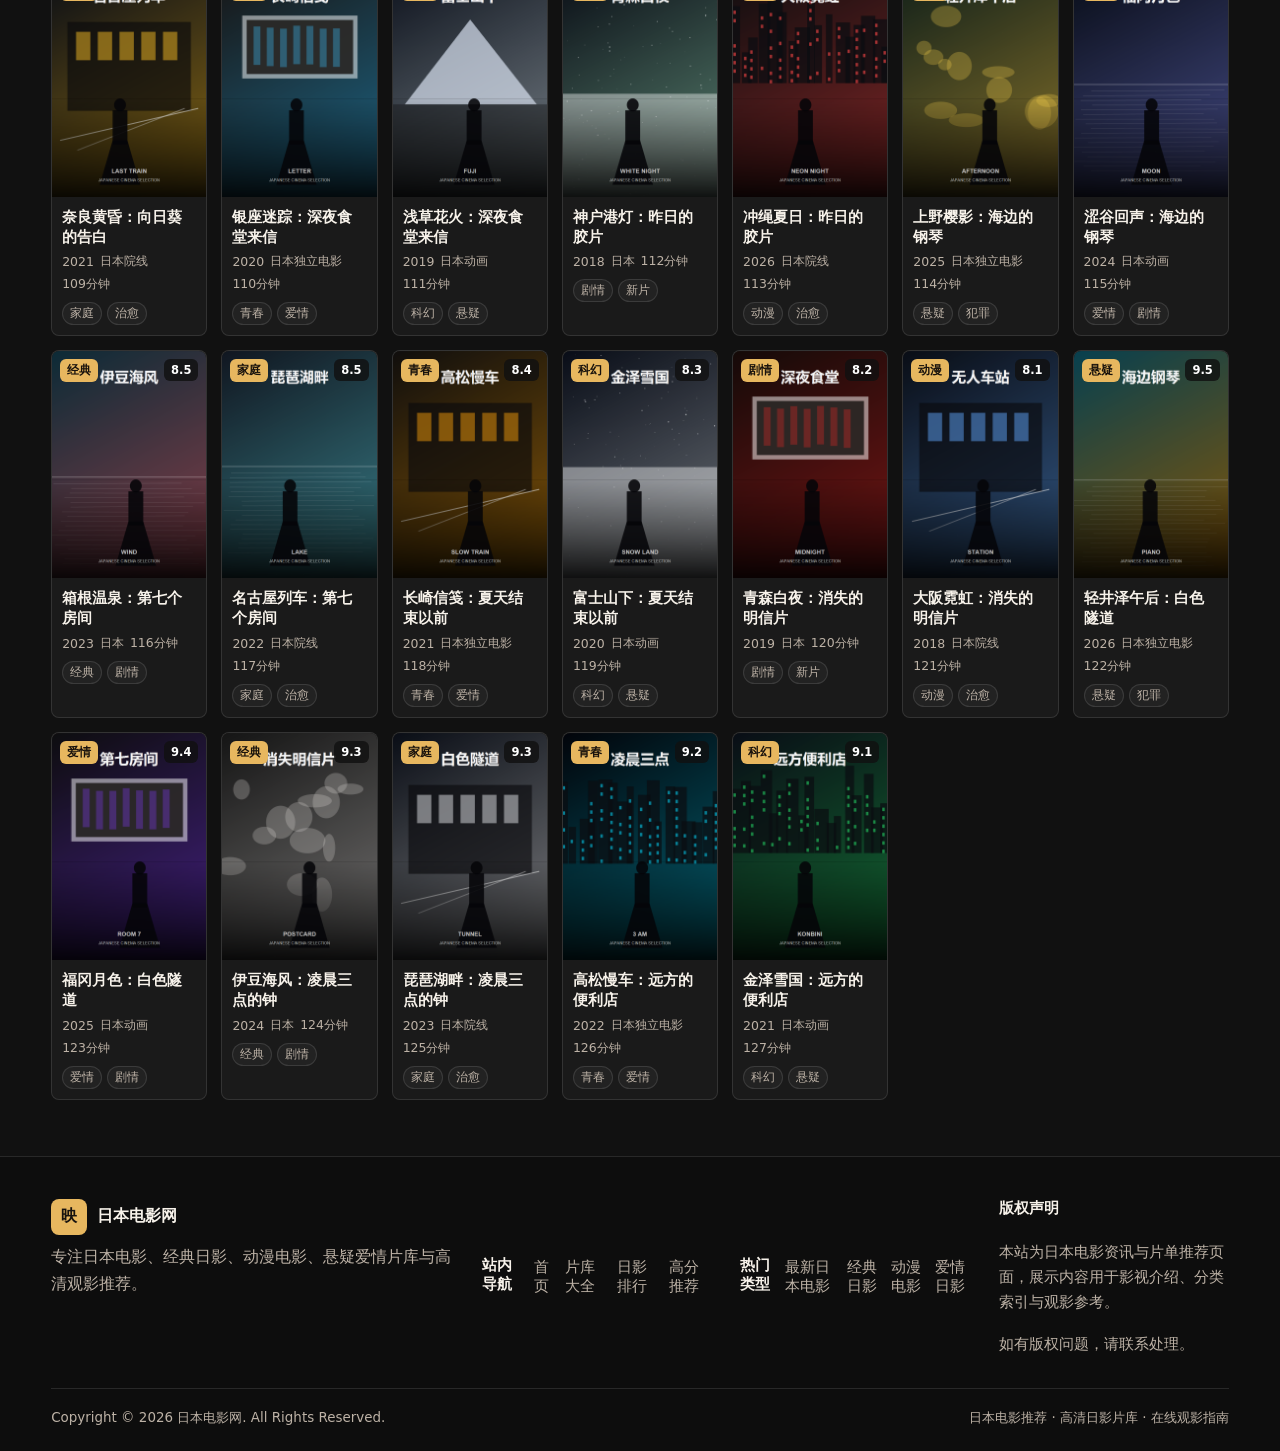
==== commit 1d79b29d: "Refine footer and movie cards" ====
--- a/library.html
+++ b/library.html
@@ -70,16 +70,38 @@
     </main>
 
     <footer class="site-footer">
-      <div>
-        <strong>日本电影网</strong>
-        <p>日本电影、经典日影、动漫电影、悬疑爱情片库与高清观影推荐。</p>
+      <div class="footer-grid">
+        <div class="footer-brand">
+          <a class="brand" href="./index.html" aria-label="日本电影网首页">
+            <span class="brand-mark">映</span>
+            <span>日本电影网</span>
+          </a>
+          <p>专注日本电影、经典日影、动漫电影、悬疑爱情片库与高清观影推荐。</p>
+        </div>
+        <nav class="footer-column" aria-label="底部导航">
+          <strong>站内导航</strong>
+          <a href="./index.html">首页</a>
+          <a href="./library.html">片库大全</a>
+          <a href="./index.html#rank">日影排行</a>
+          <a href="./library.html?sort=score">高分推荐</a>
+        </nav>
+        <nav class="footer-column" aria-label="热门类型">
+          <strong>热门类型</strong>
+          <a href="./library.html?genre=新片">最新日本电影</a>
+          <a href="./library.html?genre=经典">经典日影</a>
+          <a href="./library.html?genre=动漫">动漫电影</a>
+          <a href="./library.html?genre=爱情">爱情日影</a>
+        </nav>
+        <div class="footer-column">
+          <strong>版权声明</strong>
+          <p>本站为日本电影资讯与片单推荐页面，展示内容用于影视介绍、分类索引与观影参考。</p>
+          <p>如有版权问题，请联系处理。</p>
+        </div>
       </div>
-      <nav aria-label="底部导航">
-        <a href="./index.html">首页</a>
-        <a href="./library.html">片库</a>
-        <a href="./library.html?genre=新片">最新日本电影</a>
-        <a href="./library.html?genre=爱情">爱情日影</a>
-      </nav>
+      <div class="footer-bottom">
+        <span>Copyright © 2026 日本电影网. All Rights Reserved.</span>
+        <span>日本电影推荐 · 高清日影片库 · 在线观影指南</span>
+      </div>
     </footer>
 
     <script src="./app.js"></script>
--- a/styles.css
+++ b/styles.css
@@ -265,12 +265,12 @@
 .feature-grid,
 .movie-grid {
   display: grid;
-  grid-template-columns: repeat(4, minmax(0, 1fr));
-  gap: 18px;
+  grid-template-columns: repeat(auto-fill, minmax(148px, 1fr));
+  gap: 14px;
 }
 
 .feature-grid {
-  grid-template-columns: 1.25fr 1fr 1fr;
+  grid-template-columns: repeat(auto-fill, minmax(172px, 1fr));
 }
 
 .movie-card {
@@ -293,7 +293,7 @@
 
 .poster {
   position: relative;
-  aspect-ratio: 0.69;
+  aspect-ratio: 0.68;
   background: #24201e;
   overflow: hidden;
 }
@@ -307,52 +307,52 @@
 .badge,
 .score {
   position: absolute;
-  top: 10px;
+  top: 8px;
   z-index: 1;
-  padding: 5px 8px;
+  padding: 4px 7px;
   border-radius: 6px;
-  font-size: 0.78rem;
+  font-size: 0.72rem;
   font-weight: 850;
 }
 
 .badge {
-  left: 10px;
+  left: 8px;
   color: #17110c;
   background: var(--gold);
 }
 
 .score {
-  right: 10px;
+  right: 8px;
   color: #ffffff;
   background: rgba(17, 17, 17, 0.82);
 }
 
 .card-body {
-  padding: 14px;
+  padding: 10px;
 }
 
 .card-body h3 {
-  margin-bottom: 8px;
-  font-size: 1.02rem;
+  margin-bottom: 7px;
+  font-size: 0.92rem;
   line-height: 1.35;
 }
 
 .meta-row {
-  gap: 8px;
+  gap: 6px;
   flex-wrap: wrap;
   color: var(--muted);
-  font-size: 0.86rem;
+  font-size: 0.78rem;
 }
 
 .tags {
-  gap: 6px;
+  gap: 5px;
   flex-wrap: wrap;
-  margin-top: 12px;
+  margin-top: 9px;
 }
 
 .tag {
-  padding: 4px 8px;
-  font-size: 0.78rem;
+  padding: 3px 7px;
+  font-size: 0.72rem;
 }
 
 .split {
@@ -446,9 +446,9 @@
 
 .detail-hero {
   display: grid;
-  grid-template-columns: minmax(250px, 360px) minmax(0, 1fr);
+  grid-template-columns: minmax(210px, 300px) minmax(0, 1fr);
   gap: clamp(22px, 4vw, 44px);
-  padding: 56px clamp(16px, 4vw, 56px);
+  padding: 44px clamp(16px, 4vw, 56px);
 }
 
 .detail-poster {
@@ -471,7 +471,7 @@
 }
 
 .player-panel {
-  margin: 0 clamp(16px, 4vw, 56px) 56px;
+  margin: 0 clamp(16px, 4vw, 56px) 44px;
   border: 1px solid var(--line);
   border-radius: 8px;
   overflow: hidden;
@@ -480,7 +480,7 @@
 
 .player-screen {
   position: relative;
-  min-height: 420px;
+  min-height: 360px;
   display: grid;
   place-items: center;
   background-size: cover;
@@ -529,10 +529,7 @@
 }
 
 .site-footer {
-  display: flex;
-  justify-content: space-between;
-  gap: 24px;
-  padding: 34px clamp(16px, 4vw, 56px);
+  padding: 42px clamp(16px, 4vw, 56px) 22px;
   border-top: 1px solid var(--line);
   background: #0d0d0d;
 }
@@ -541,24 +538,51 @@
   margin: 8px 0 0;
 }
 
-.site-footer nav {
-  gap: 18px;
-  flex-wrap: wrap;
+.footer-grid {
+  display: grid;
+  grid-template-columns: minmax(220px, 1.4fr) repeat(3, minmax(140px, 0.8fr));
+  gap: 28px;
+}
+
+.footer-brand p,
+.footer-column p,
+.footer-bottom {
   color: var(--muted);
+  line-height: 1.7;
+}
+
+.footer-column {
+  display: grid;
+  align-content: start;
+  gap: 9px;
+  color: var(--muted);
+  font-size: 0.92rem;
+}
+
+.footer-column strong {
+  color: var(--text);
+  margin-bottom: 4px;
+}
+
+.footer-column a:hover {
+  color: var(--gold);
+}
+
+.footer-bottom {
+  display: flex;
+  align-items: center;
+  justify-content: space-between;
+  gap: 16px;
+  margin-top: 32px;
+  padding-top: 18px;
+  border-top: 1px solid var(--line);
+  font-size: 0.84rem;
 }
 
 @media (max-width: 1080px) {
-  .feature-grid,
-  .movie-grid {
-    grid-template-columns: repeat(3, minmax(0, 1fr));
-  }
-
-  .feature-grid {
-    grid-template-columns: 1fr 1fr;
-  }
-
   .split,
-  .detail-grid {
+  .detail-grid,
+  .footer-grid {
     grid-template-columns: 1fr;
   }
 }
@@ -580,13 +604,11 @@
   }
 
   .section-head,
-  .site-footer {
+  .footer-bottom {
     align-items: flex-start;
     flex-direction: column;
   }
 
-  .feature-grid,
-  .movie-grid,
   .toolbar,
   .detail-hero {
     grid-template-columns: 1fr;
@@ -601,15 +623,15 @@
   .movie-grid,
   .feature-grid {
     grid-template-columns: repeat(2, minmax(0, 1fr));
-    gap: 12px;
+    gap: 10px;
   }
 
   .card-body {
-    padding: 10px;
+    padding: 9px;
   }
 
   .card-body h3 {
-    font-size: 0.93rem;
+    font-size: 0.86rem;
   }
 
   .meta-row,
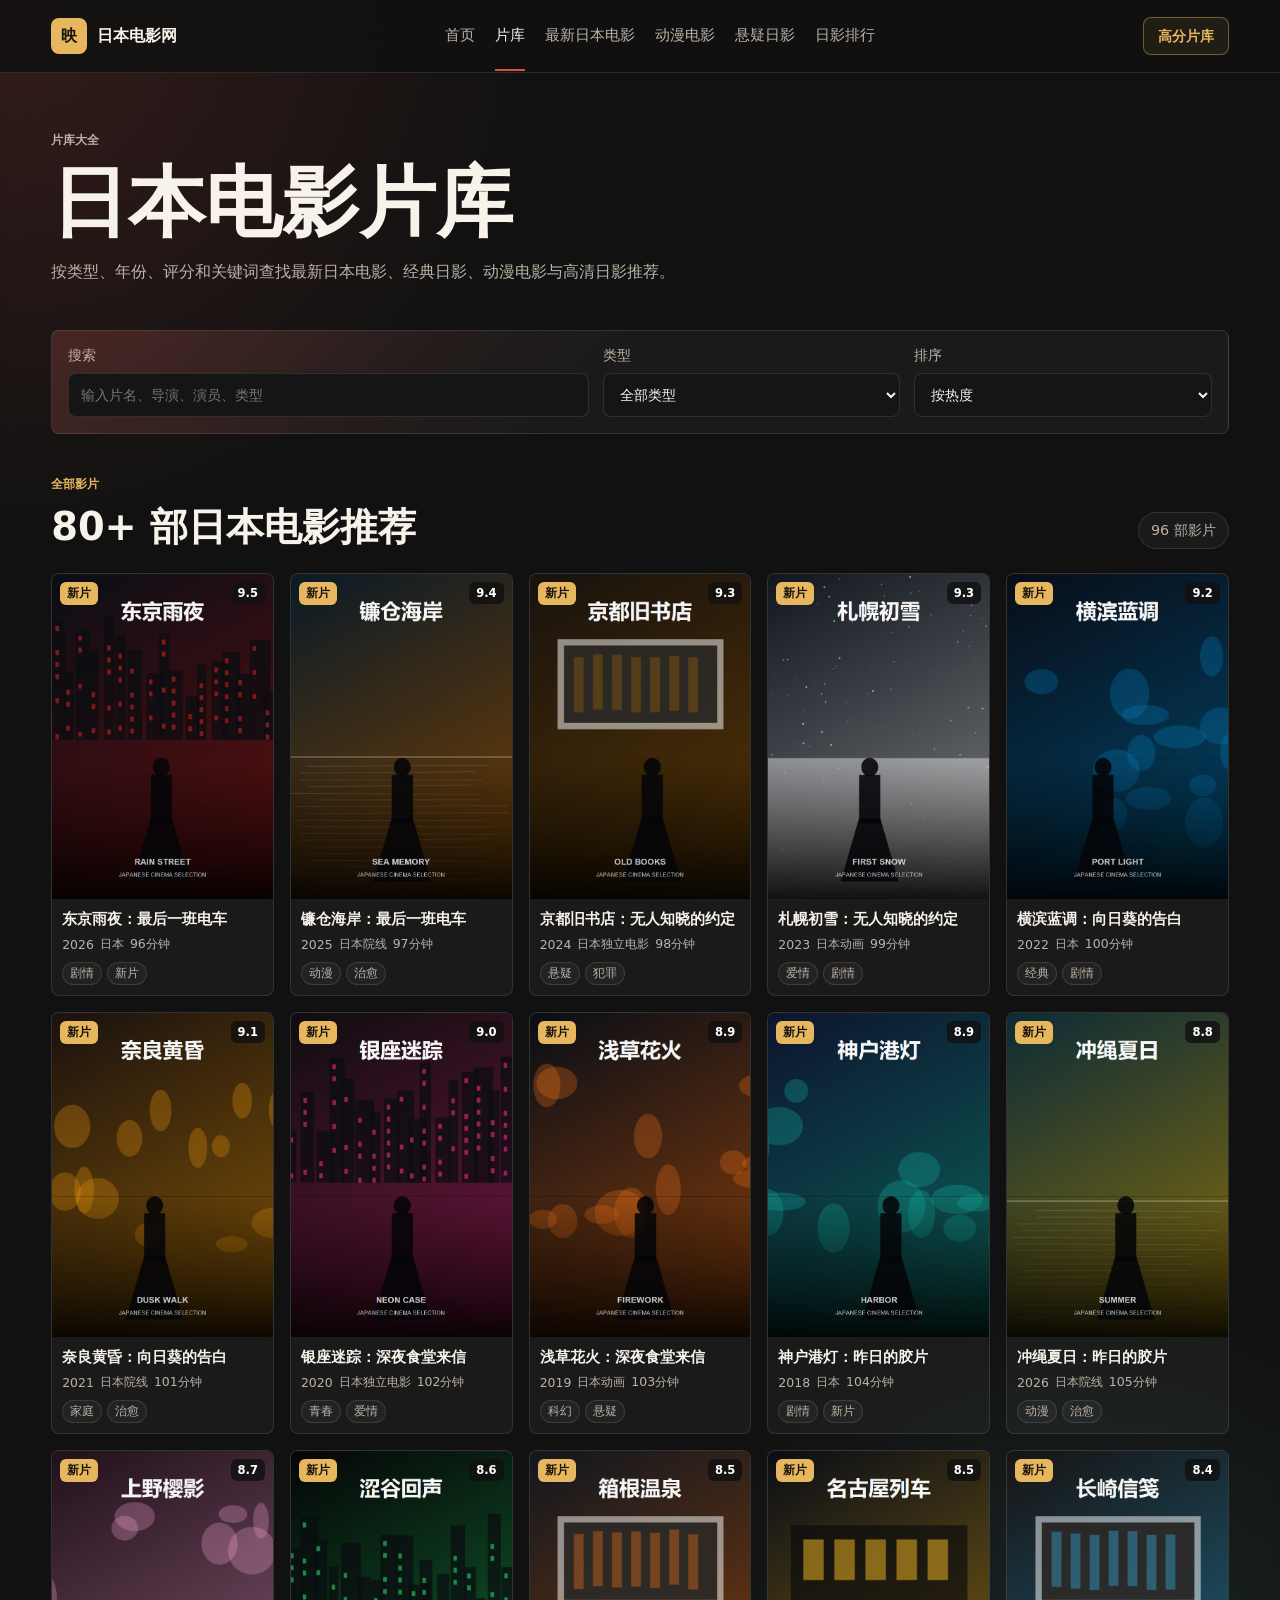
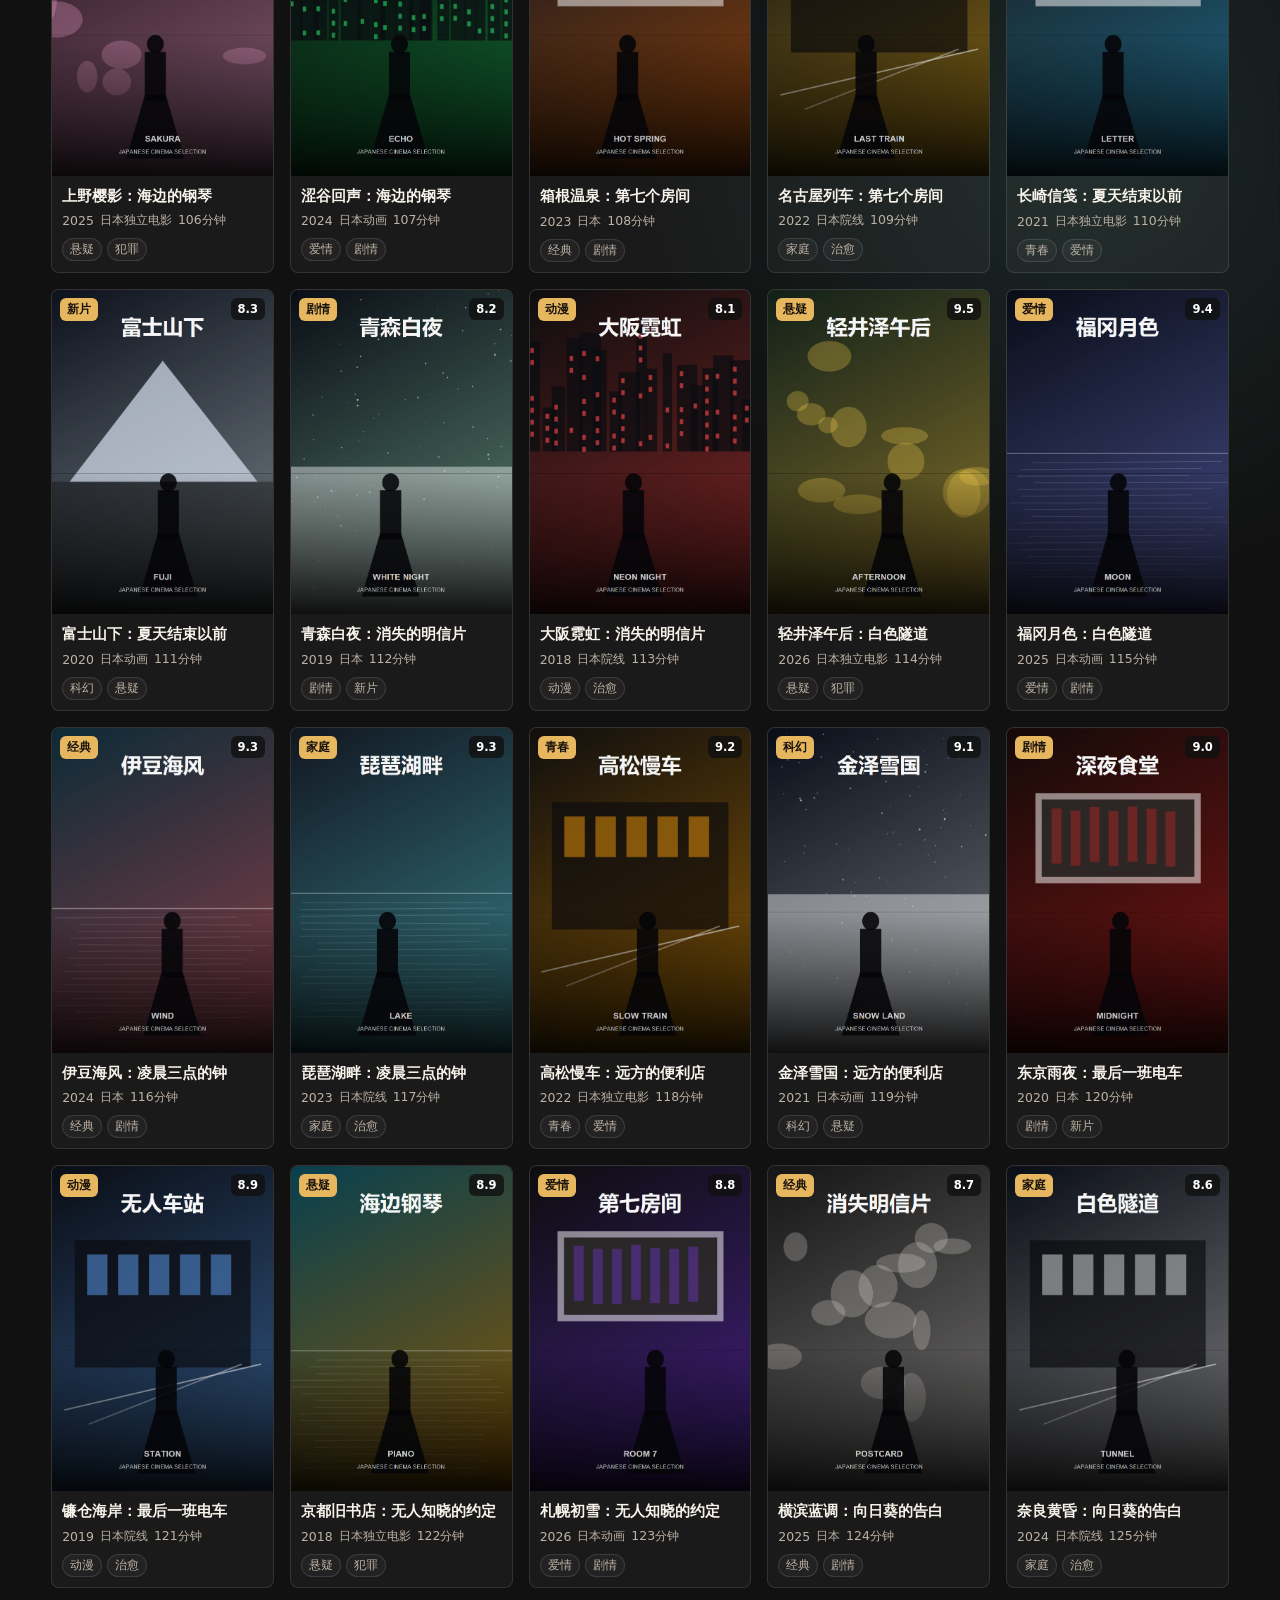
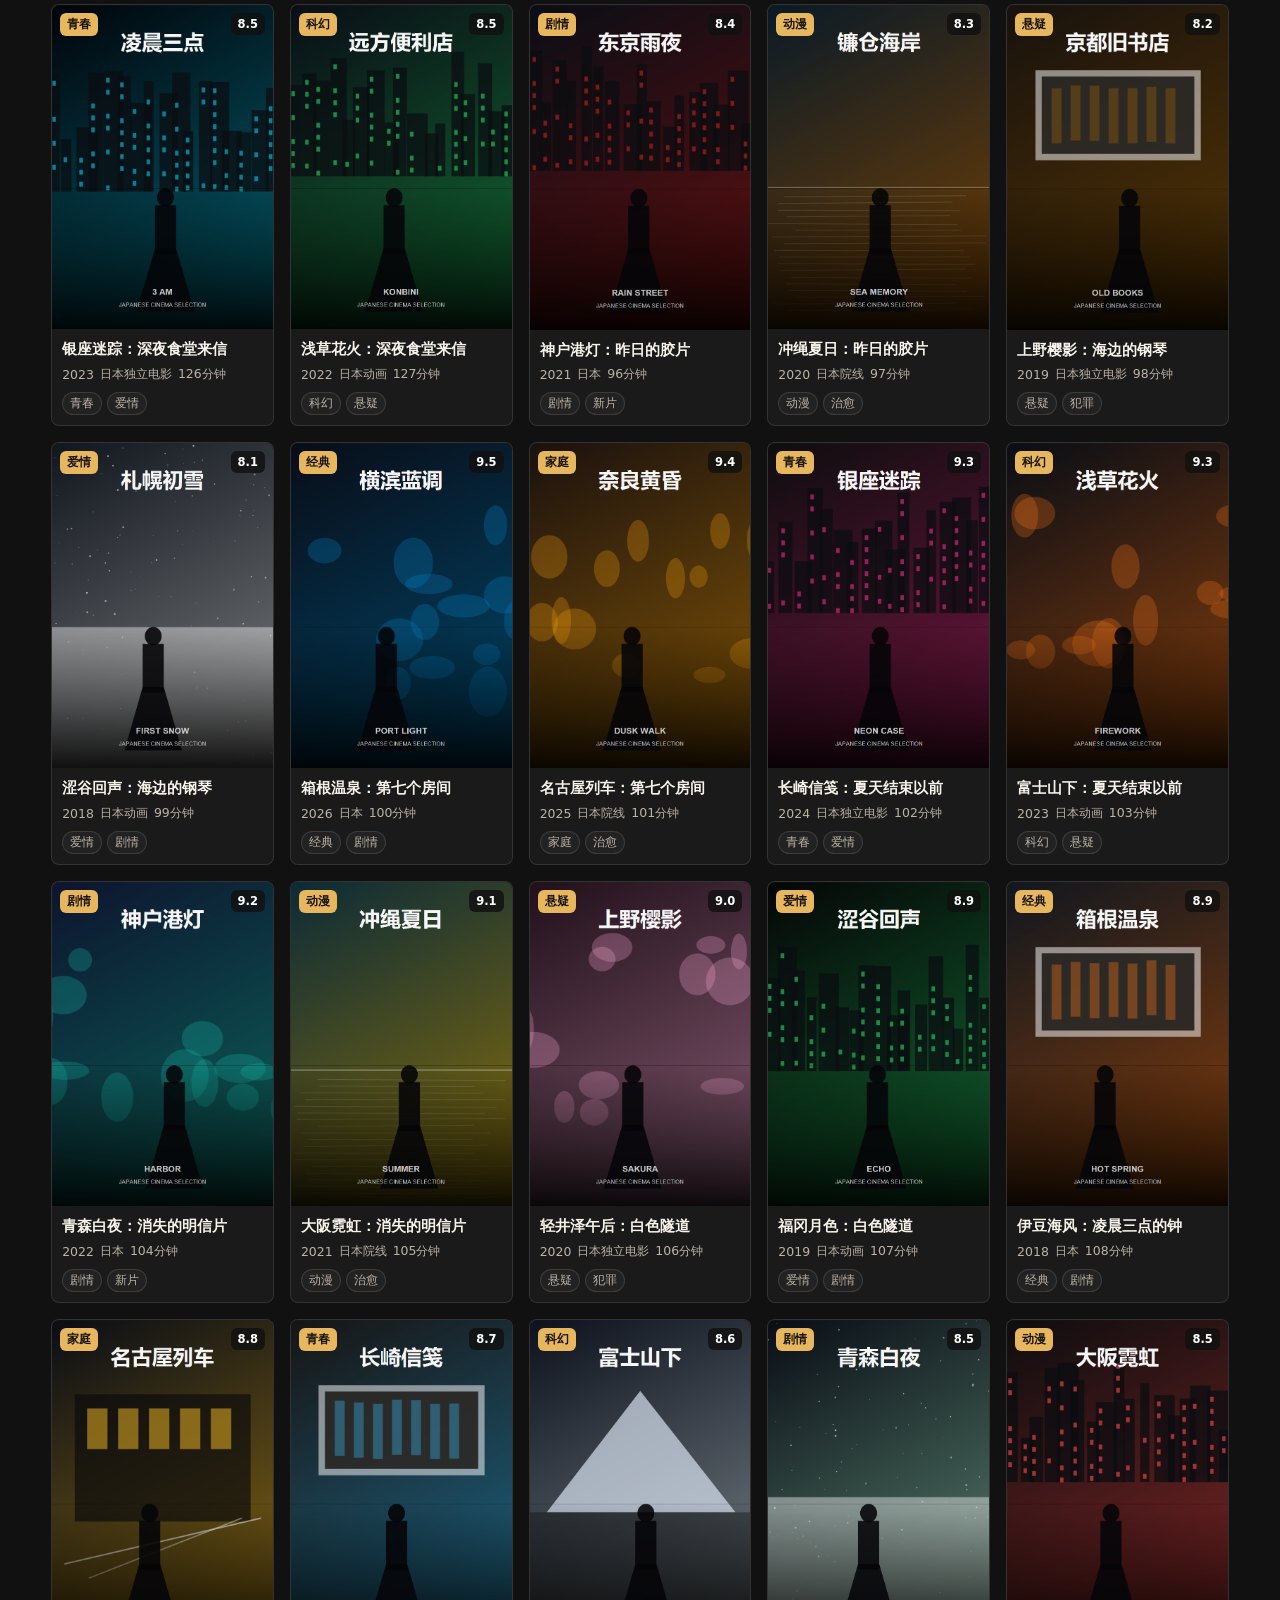
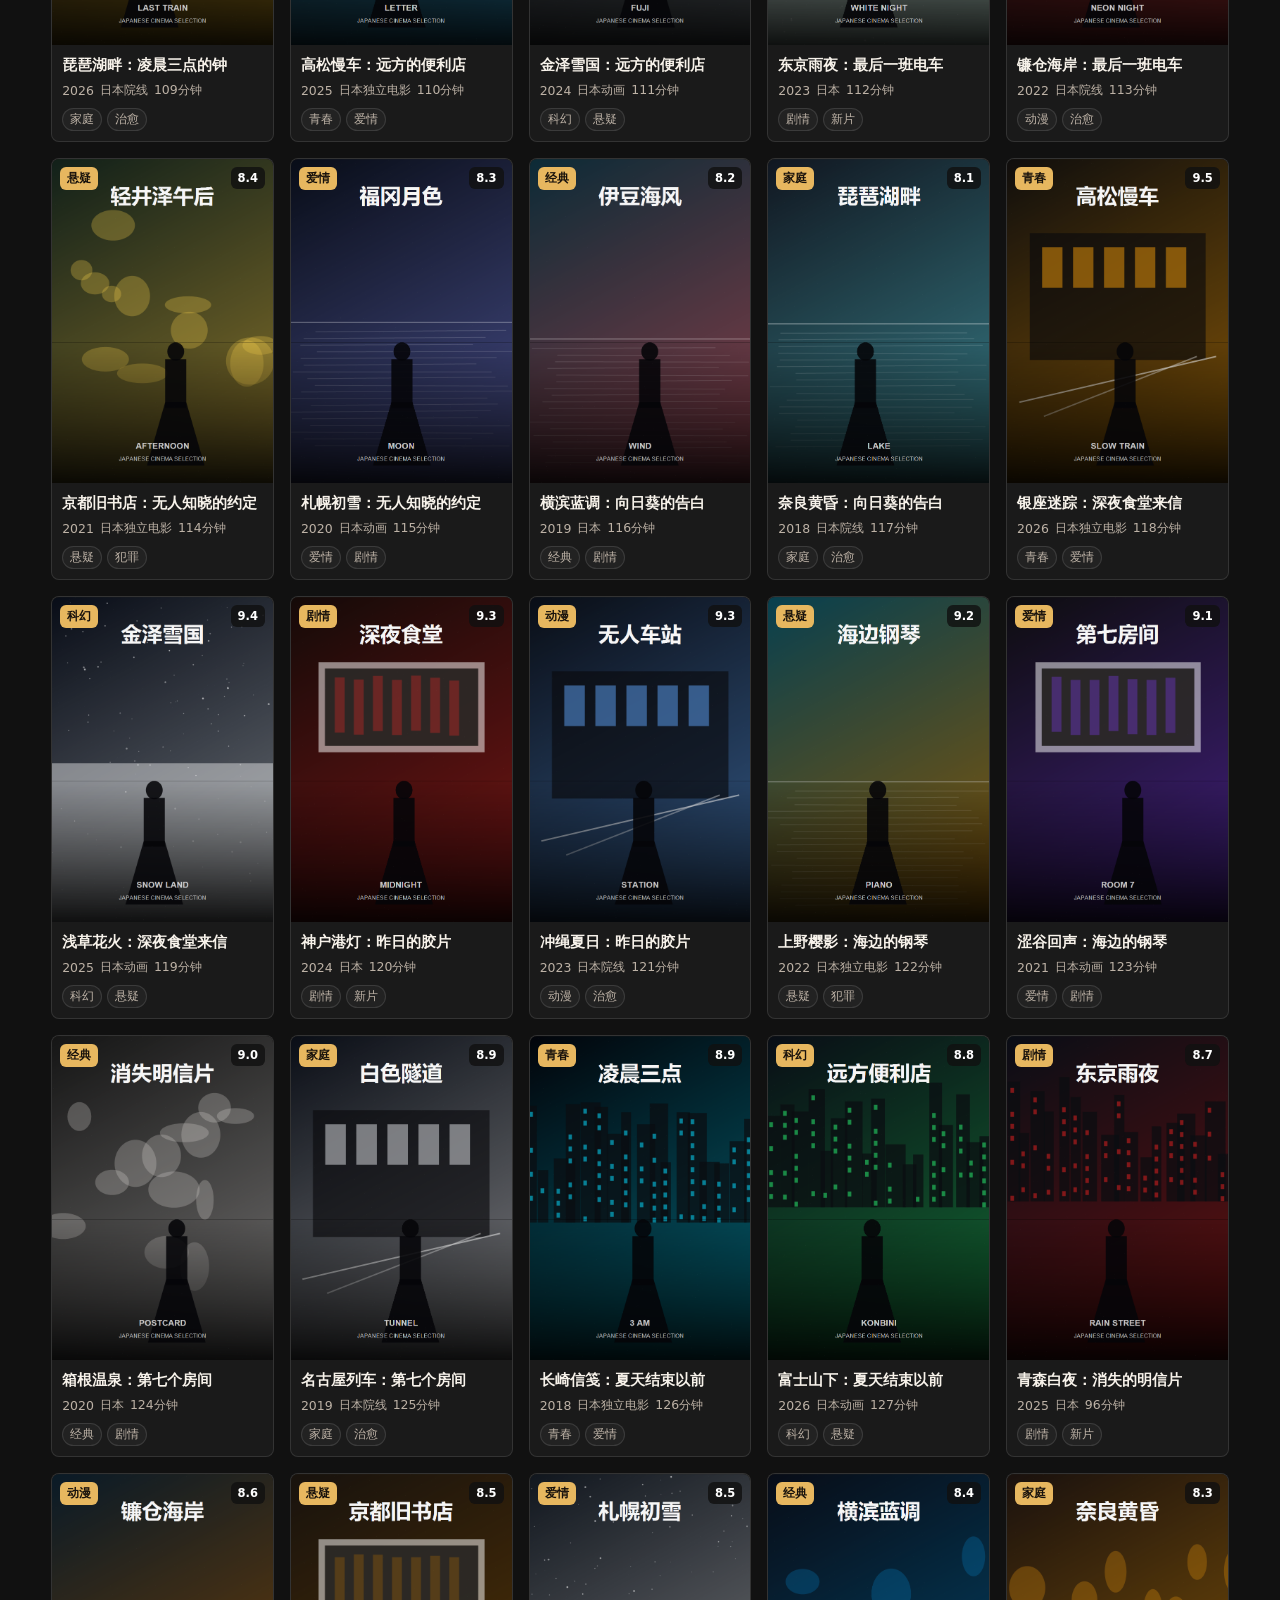
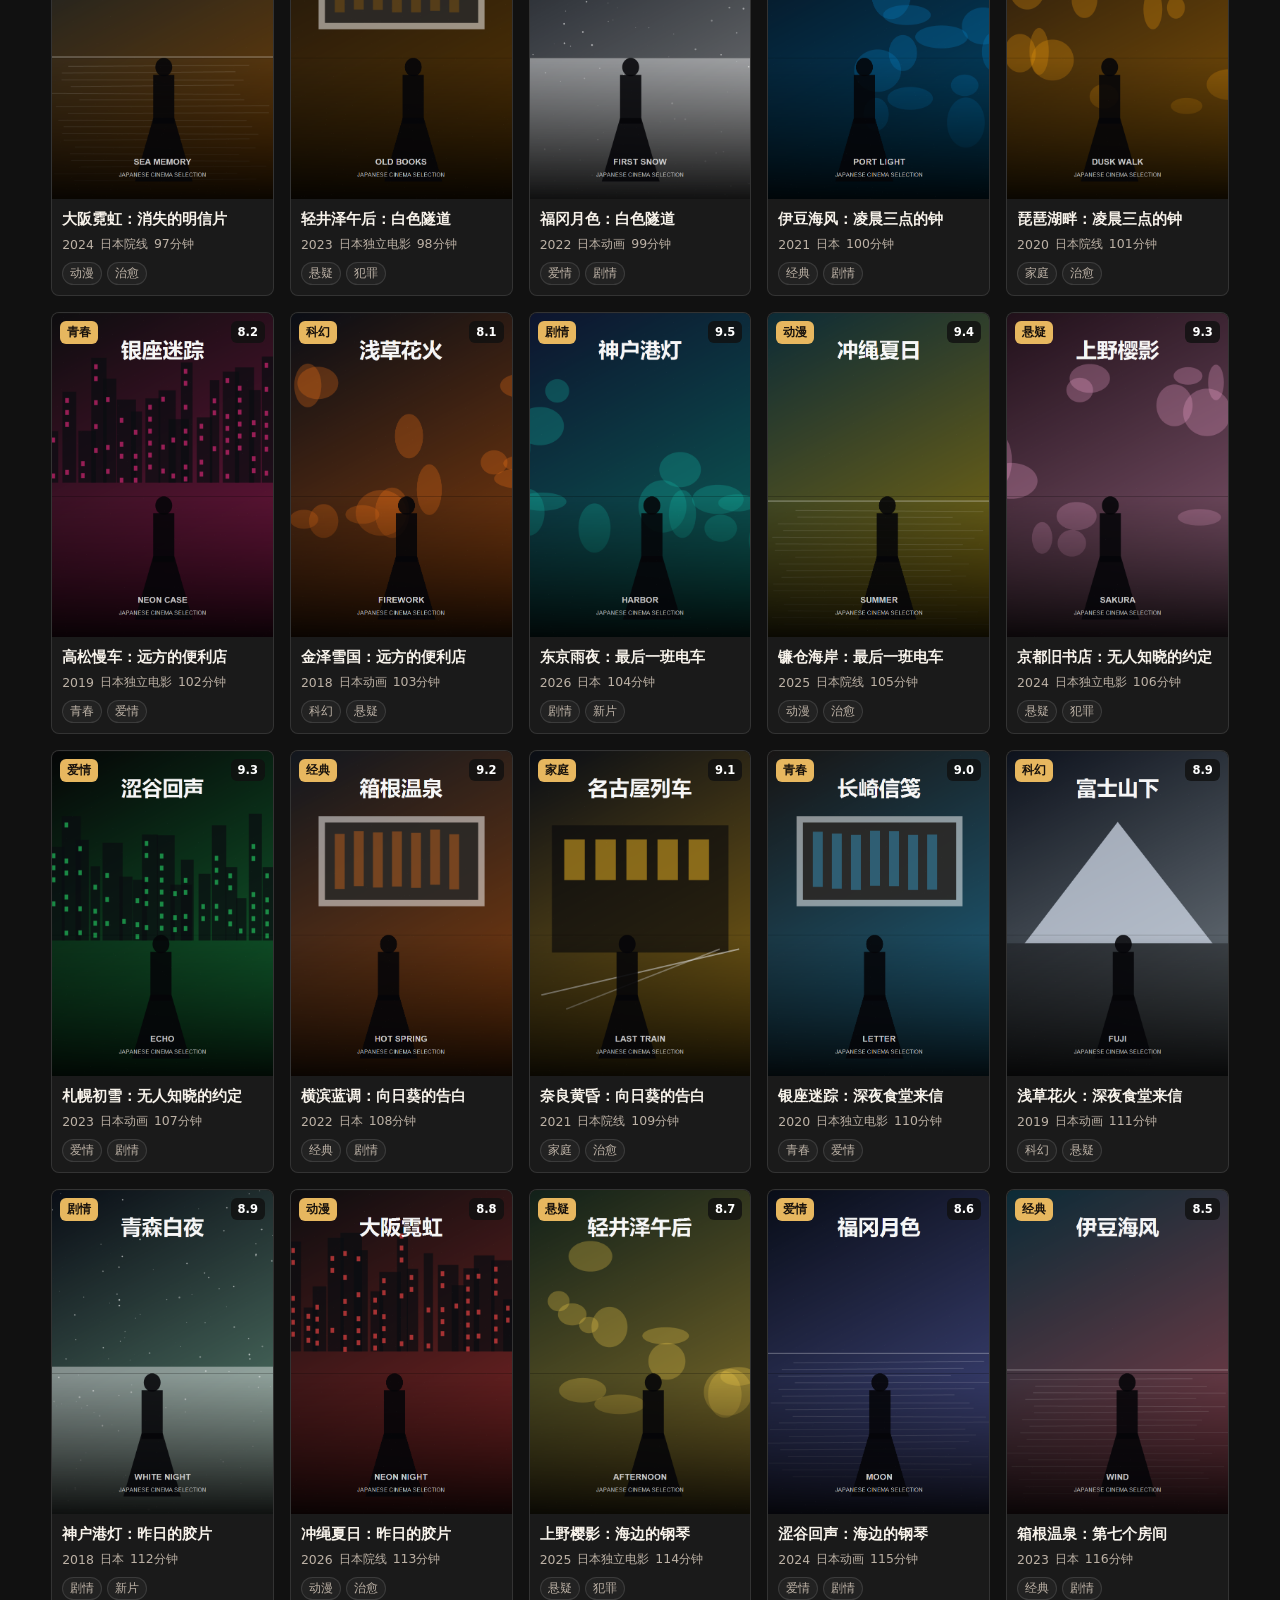
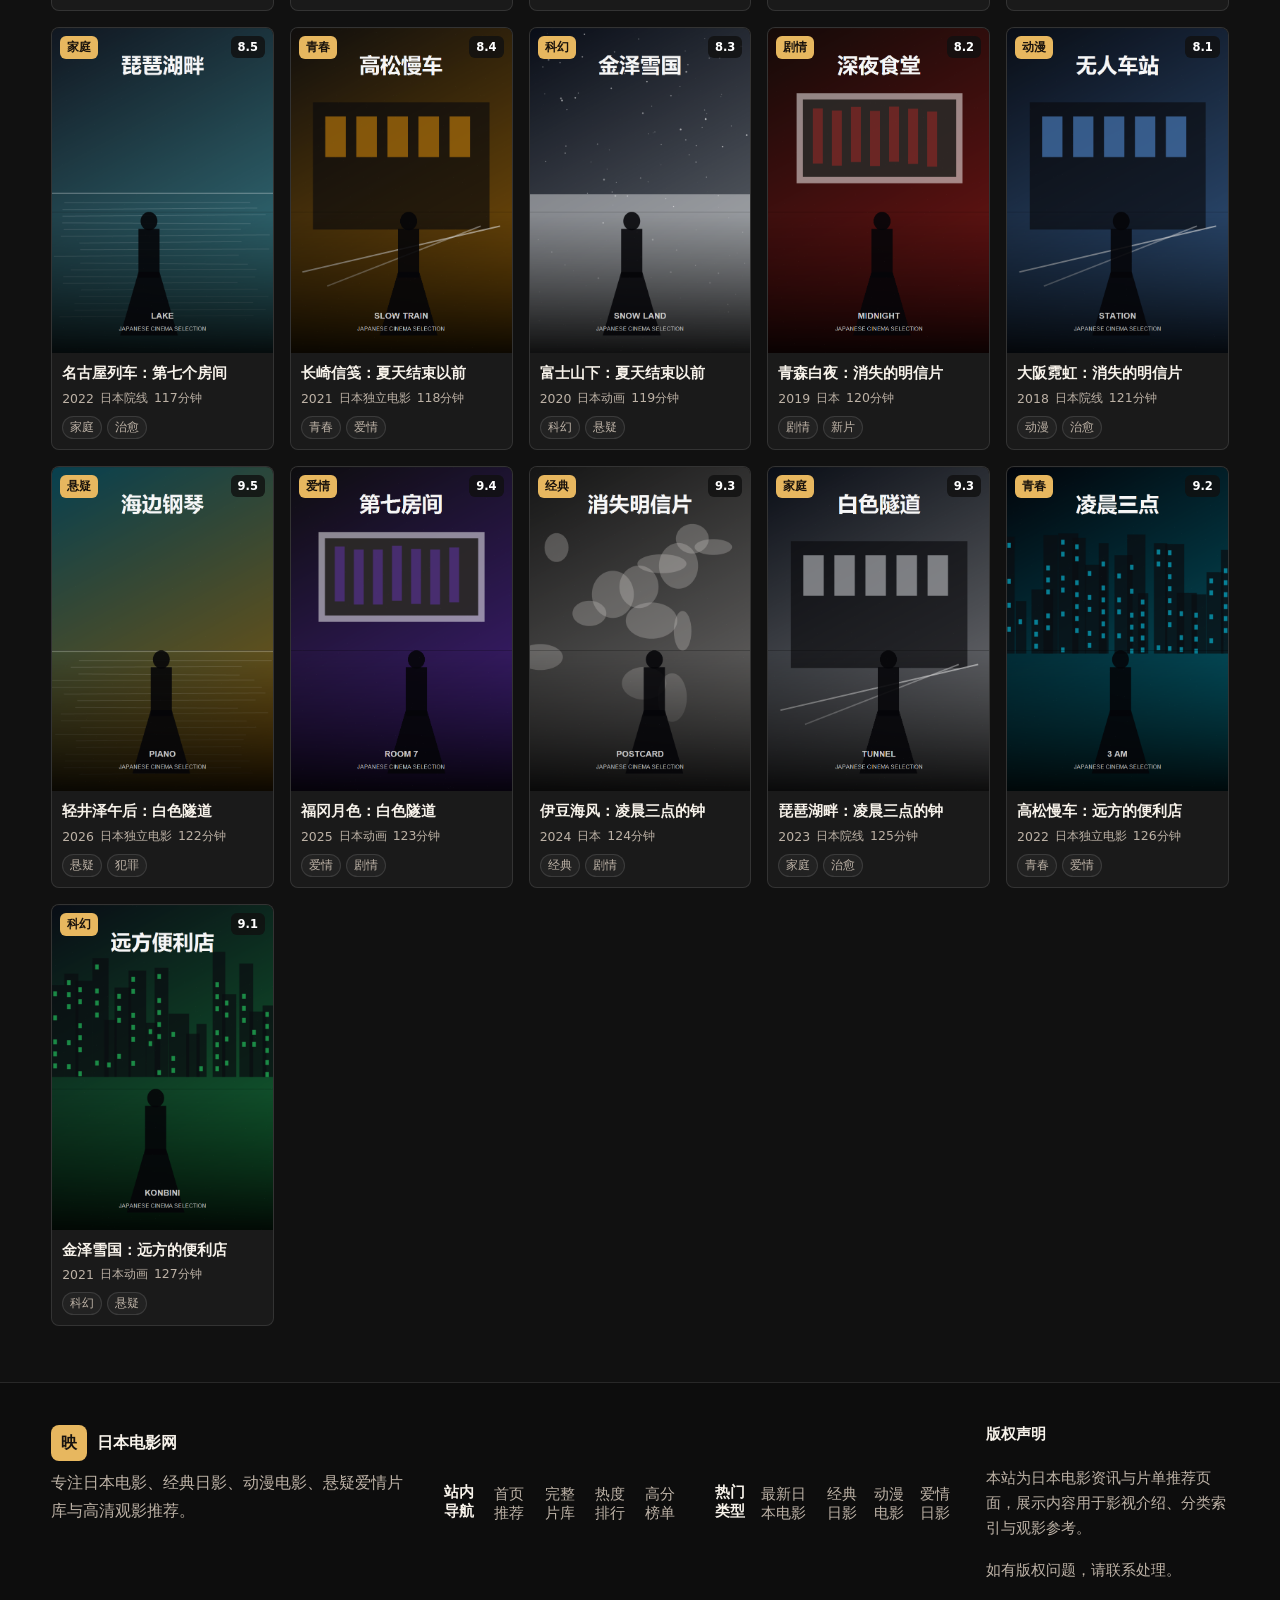
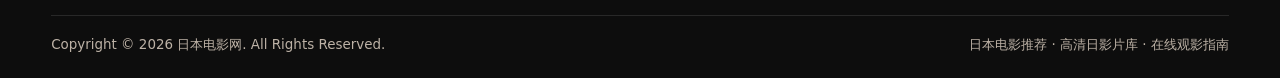
==== commit 860f1c20: "Improve base layout structure" ====
--- a/library.html
+++ b/library.html
@@ -16,17 +16,21 @@
   </head>
   <body data-page="library">
     <header class="site-header">
-      <a class="brand" href="./index.html" aria-label="日本电影网首页">
-        <span class="brand-mark">映</span>
-        <span>日本电影网</span>
-      </a>
-      <nav class="nav-links" aria-label="主导航">
-        <a href="./index.html">首页</a>
-        <a class="active" href="./library.html">片库</a>
-        <a href="./library.html?genre=动漫">动漫电影</a>
-        <a href="./library.html?genre=悬疑">悬疑日影</a>
-        <a href="./index.html#rank">日影排行</a>
-      </nav>
+      <div class="header-inner">
+        <a class="brand" href="./index.html" aria-label="日本电影网首页">
+          <span class="brand-mark">映</span>
+          <span>日本电影网</span>
+        </a>
+        <nav class="nav-links" aria-label="主导航">
+          <a href="./index.html">首页</a>
+          <a class="active" href="./library.html">片库</a>
+          <a href="./library.html?genre=新片">最新日本电影</a>
+          <a href="./library.html?genre=动漫">动漫电影</a>
+          <a href="./library.html?genre=悬疑">悬疑日影</a>
+          <a href="./index.html#rank">日影排行</a>
+        </nav>
+        <a class="nav-cta" href="./library.html?sort=score">高分片库</a>
+      </div>
     </header>
 
     <main>
@@ -80,10 +84,10 @@
         </div>
         <nav class="footer-column" aria-label="底部导航">
           <strong>站内导航</strong>
-          <a href="./index.html">首页</a>
-          <a href="./library.html">片库大全</a>
-          <a href="./index.html#rank">日影排行</a>
-          <a href="./library.html?sort=score">高分推荐</a>
+          <a href="./index.html">首页推荐</a>
+          <a href="./library.html">完整片库</a>
+          <a href="./index.html#rank">热度排行</a>
+          <a href="./library.html?sort=score">高分榜单</a>
         </nav>
         <nav class="footer-column" aria-label="热门类型">
           <strong>热门类型</strong>
--- a/styles.css
+++ b/styles.css
@@ -46,15 +46,21 @@
   position: sticky;
   top: 0;
   z-index: 20;
-  display: flex;
-  align-items: center;
-  justify-content: space-between;
-  gap: 24px;
   min-height: 72px;
   padding: 0 clamp(16px, 4vw, 56px);
   border-bottom: 1px solid var(--line);
   background: rgba(17, 17, 17, 0.86);
   backdrop-filter: blur(18px);
+}
+
+.header-inner {
+  width: min(1440px, 100%);
+  min-height: 72px;
+  display: grid;
+  grid-template-columns: auto minmax(0, 1fr) auto;
+  align-items: center;
+  gap: 26px;
+  margin: 0 auto;
 }
 
 .brand,
@@ -85,9 +91,10 @@
 }
 
 .nav-links {
-  gap: clamp(12px, 2vw, 28px);
+  justify-content: center;
+  gap: clamp(10px, 1.55vw, 24px);
   color: var(--muted);
-  font-size: 0.94rem;
+  font-size: 0.92rem;
   white-space: nowrap;
   overflow-x: auto;
 }
@@ -101,6 +108,21 @@
 .nav-links a:hover {
   color: var(--text);
   border-color: var(--accent);
+}
+
+.nav-cta {
+  display: inline-flex;
+  align-items: center;
+  justify-content: center;
+  min-height: 38px;
+  padding: 0 14px;
+  border: 1px solid rgba(231, 183, 95, 0.42);
+  border-radius: 8px;
+  color: var(--gold);
+  font-size: 0.88rem;
+  font-weight: 800;
+  white-space: nowrap;
+  background: rgba(231, 183, 95, 0.08);
 }
 
 .hero {
@@ -238,6 +260,8 @@
 
 .section,
 .page-title {
+  width: min(1440px, 100%);
+  margin: 0 auto;
   padding: 56px clamp(16px, 4vw, 56px);
 }
 
@@ -265,12 +289,12 @@
 .feature-grid,
 .movie-grid {
   display: grid;
-  grid-template-columns: repeat(auto-fill, minmax(148px, 1fr));
-  gap: 14px;
+  grid-template-columns: repeat(auto-fill, minmax(188px, 1fr));
+  gap: 16px;
 }
 
 .feature-grid {
-  grid-template-columns: repeat(auto-fill, minmax(172px, 1fr));
+  grid-template-columns: repeat(auto-fill, minmax(212px, 1fr));
 }
 
 .movie-card {
@@ -539,8 +563,10 @@
 }
 
 .footer-grid {
-  display: grid;
-  grid-template-columns: minmax(220px, 1.4fr) repeat(3, minmax(140px, 0.8fr));
+  width: min(1440px, 100%);
+  margin: 0 auto;
+  display: grid;
+  grid-template-columns: minmax(260px, 1.35fr) repeat(3, minmax(170px, 0.9fr));
   gap: 28px;
 }
 
@@ -569,11 +595,14 @@
 }
 
 .footer-bottom {
+  width: min(1440px, 100%);
   display: flex;
   align-items: center;
   justify-content: space-between;
   gap: 16px;
   margin-top: 32px;
+  margin-left: auto;
+  margin-right: auto;
   padding-top: 18px;
   border-top: 1px solid var(--line);
   font-size: 0.84rem;
@@ -589,14 +618,23 @@
 
 @media (max-width: 760px) {
   .site-header {
-    align-items: flex-start;
-    flex-direction: column;
     padding-top: 12px;
     padding-bottom: 0;
   }
 
+  .header-inner {
+    grid-template-columns: 1fr;
+    align-items: flex-start;
+    gap: 8px;
+  }
+
   .nav-links {
+    justify-content: flex-start;
     width: 100%;
+  }
+
+  .nav-cta {
+    margin-bottom: 12px;
   }
 
   .hero {
